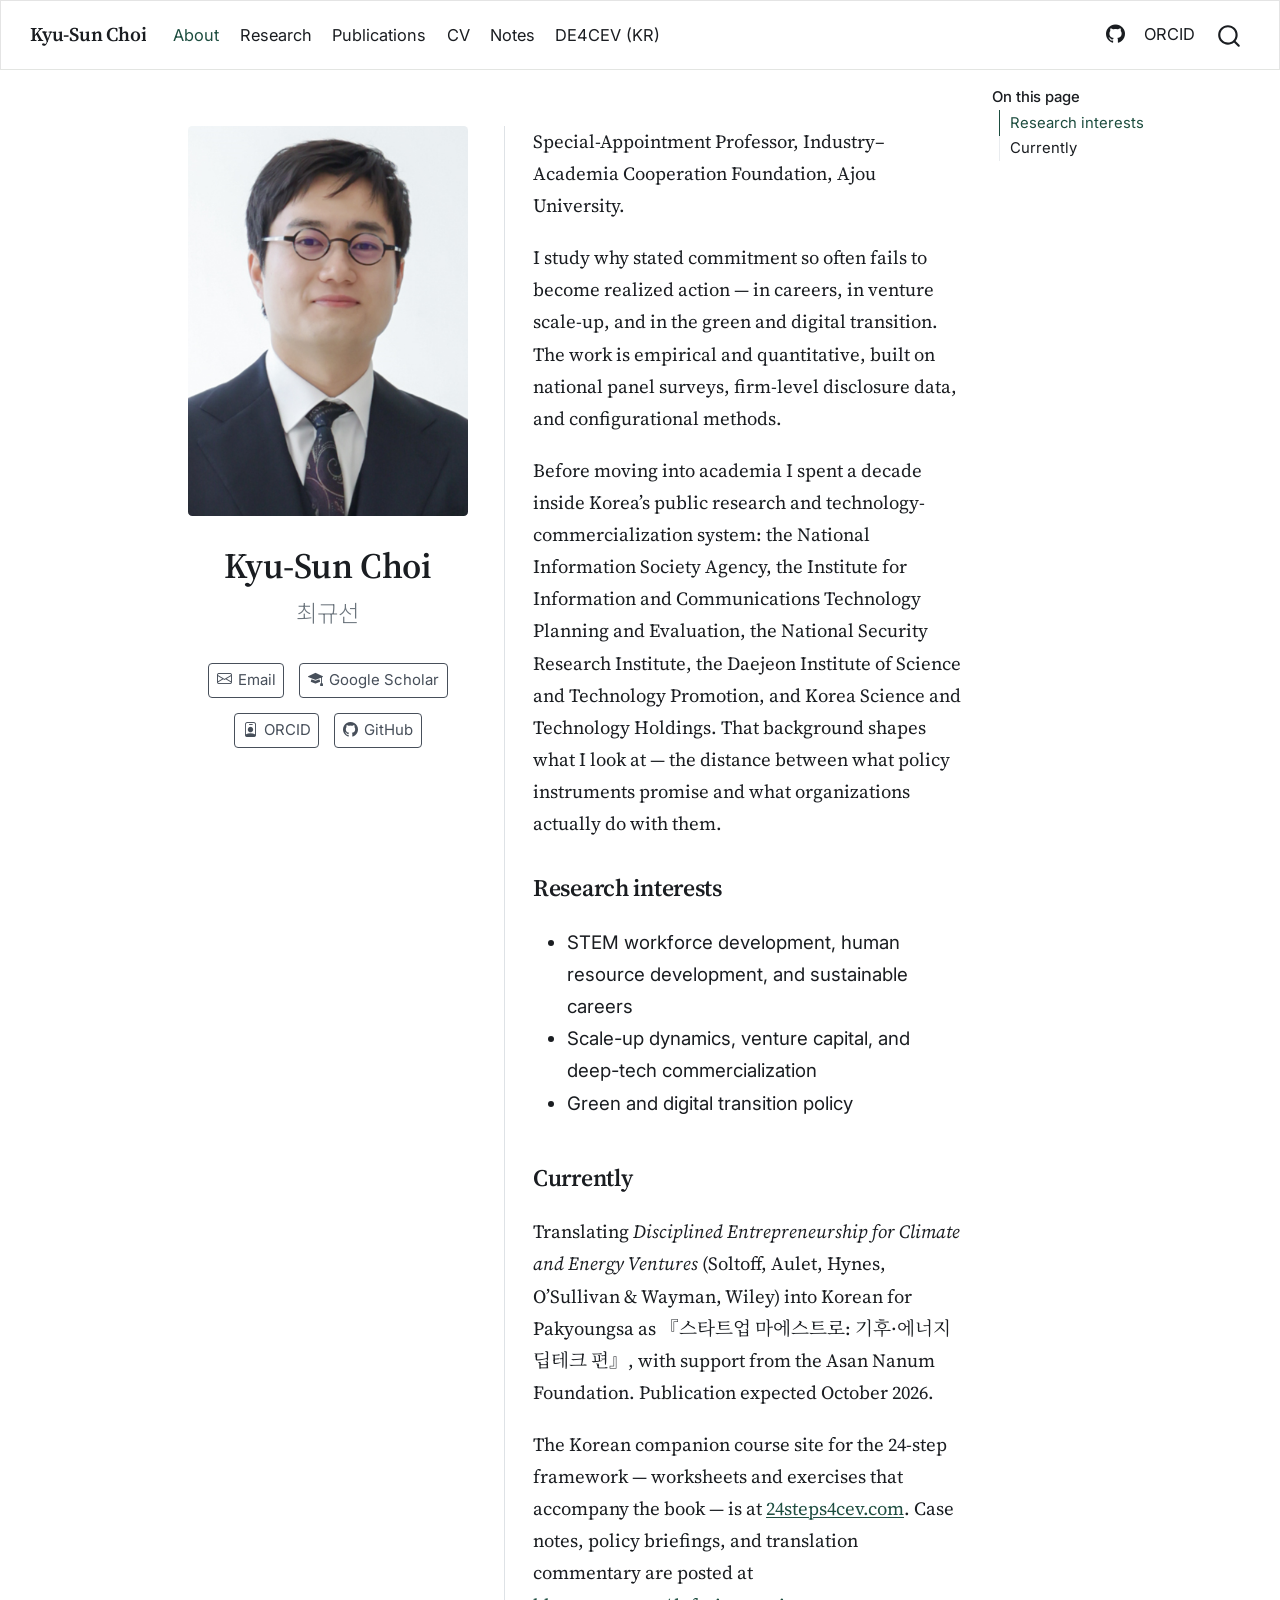
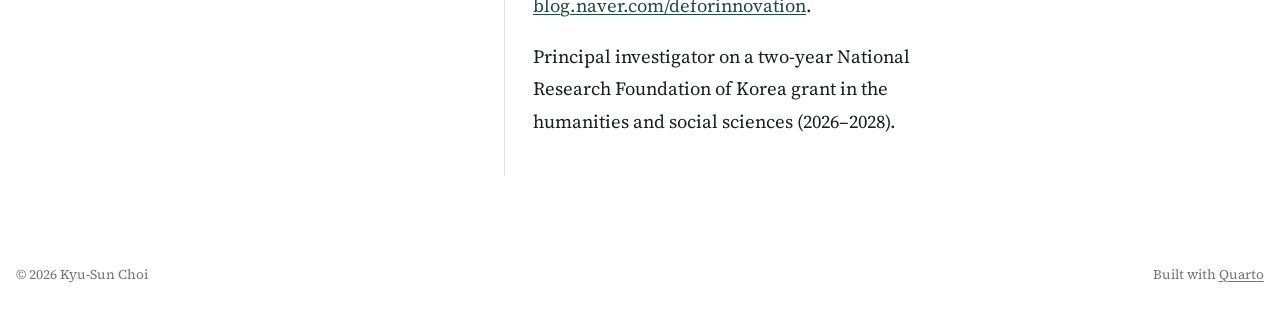
==== index.html @ b8d6af7f "Built site for gh-pages" ====
<!DOCTYPE html>
<html xmlns="http://www.w3.org/1999/xhtml" lang="en" xml:lang="en"><head>

<meta charset="utf-8">
<meta name="generator" content="quarto-1.10.19">

<meta name="viewport" content="width=device-width, initial-scale=1.0, user-scalable=yes">


<title>Kyu-Sun Choi</title>
<style>
/* Default styles provided by pandoc.
** See https://pandoc.org/MANUAL.html#variables-for-html for config info.
*/
span.smallcaps{font-variant: small-caps;}
div.columns{display: flex; gap: 1.5em;}
div.column{flex: auto;}
@media screen {
div.columns{gap: min(4vw, 1.5em);}
div.column{overflow-x: auto;}
}
div.hanging-indent{margin-left: 1.5em; text-indent: -1.5em;}
ul.task-list{list-style: none;}
ul.task-list li input[type="checkbox"] {
  width: 0.8em;
  margin: 0 0.8em 0.2em -1em; /* quarto-specific, see https://github.com/quarto-dev/quarto-cli/issues/4556 */ 
  vertical-align: middle;
}
</style>


<script src="site_libs/quarto-nav/quarto-nav.js"></script>
<script src="site_libs/quarto-nav/headroom.min.js"></script>
<script src="site_libs/clipboard/clipboard.min.js"></script>
<script src="site_libs/quarto-search/autocomplete.umd.js"></script>
<script src="site_libs/quarto-search/fuse.min.js"></script>
<script src="site_libs/quarto-search/quarto-search.js"></script>
<meta name="quarto:offset" content="./">
<link href="./images/favicon.png" rel="icon" type="image/png">
<script src="site_libs/quarto-html/quarto.js" type="module"></script>
<script src="site_libs/quarto-html/tabsets/tabsets.js" type="module"></script>
<script src="site_libs/quarto-html/popper.min.js"></script>
<script src="site_libs/quarto-html/tippy.umd.min.js"></script>
<link href="site_libs/quarto-html/tippy.css" rel="stylesheet">
<link href="site_libs/quarto-html/quarto-syntax-highlighting-bf27225e3a48a9273f3daa8f8e829971.css" rel="stylesheet" id="quarto-text-highlighting-styles">
<script src="site_libs/bootstrap/bootstrap.min.js"></script>
<link href="site_libs/bootstrap/bootstrap-icons.css" rel="stylesheet">
<link href="site_libs/bootstrap/bootstrap-fb1845b119abc5c731f4833391ecc086.min.css" rel="stylesheet" append-hash="true" id="quarto-bootstrap" data-mode="light">
<script id="quarto-search-options" type="application/json">{
  "location": "navbar",
  "copy-button": false,
  "collapse-after": 3,
  "panel-placement": "end",
  "type": "overlay",
  "limit": 50,
  "keyboard-shortcut": [
    "f",
    "/",
    "s"
  ],
  "show-item-context": false,
  "language": {
    "search-no-results-text": "No results",
    "search-matching-documents-text": "matching documents",
    "search-copy-link-title": "Copy link to search",
    "search-hide-matches-text": "Hide additional matches",
    "search-more-match-text": "more match in this document",
    "search-more-matches-text": "more matches in this document",
    "search-clear-button-title": "Clear",
    "search-text-placeholder": "",
    "search-detached-cancel-button-title": "Cancel",
    "search-submit-button-title": "Submit",
    "search-label": "Search"
  }
}</script>


</head>

<body class="nav-fixed quarto-light">

<div id="quarto-search-results"></div>
  <header id="quarto-header" class="headroom fixed-top">
    <nav class="navbar navbar-expand-lg " data-bs-theme="dark">
      <div class="navbar-container container-fluid">
      <div class="navbar-brand-container mx-auto">
    <a class="navbar-brand" href="./index.html">
    <span class="navbar-title">Kyu-Sun Choi</span>
    </a>
  </div>
            <div id="quarto-search" class="" title="Search"></div>
          <button class="navbar-toggler" type="button" data-bs-toggle="collapse" data-bs-target="#navbarCollapse" aria-controls="navbarCollapse" role="menu" aria-expanded="false" aria-label="Toggle navigation" onclick="if (window.quartoToggleHeadroom) { window.quartoToggleHeadroom(); }">
  <span class="navbar-toggler-icon"></span>
</button>
          <div class="collapse navbar-collapse" id="navbarCollapse">
            <ul class="navbar-nav navbar-nav-scroll me-auto">
  <li class="nav-item">
    <a class="nav-link active" href="./index.html" aria-current="page"> 
<span class="menu-text">About</span></a>
  </li>  
  <li class="nav-item">
    <a class="nav-link" href="./research.html"> 
<span class="menu-text">Research</span></a>
  </li>  
  <li class="nav-item">
    <a class="nav-link" href="./publications.html"> 
<span class="menu-text">Publications</span></a>
  </li>  
  <li class="nav-item">
    <a class="nav-link" href="./cv.html"> 
<span class="menu-text">CV</span></a>
  </li>  
  <li class="nav-item">
    <a class="nav-link" href="./blog.html"> 
<span class="menu-text">Notes</span></a>
  </li>  
  <li class="nav-item">
    <a class="nav-link" href="https://24steps4cev.com" target="_blank"> 
<span class="menu-text">DE4CEV (KR)</span></a>
  </li>  
</ul>
            <ul class="navbar-nav navbar-nav-scroll ms-auto">
  <li class="nav-item compact">
    <a class="nav-link" href="https://github.com/kyusunchoi"> <i class="bi bi-github" role="img" aria-label="GitHub">
</i> 
<span class="menu-text"></span></a>
  </li>  
  <li class="nav-item">
    <a class="nav-link" href="https://orcid.org/0000-0001-7960-6547"> 
<span class="menu-text">ORCID</span></a>
  </li>  
</ul>
          </div> <!-- /navcollapse -->
            <div class="quarto-navbar-tools">
</div>
      </div> <!-- /container-fluid -->
    </nav>
</header>
<!-- content -->
<div id="quarto-content" class="quarto-container page-columns page-rows-contents page-layout-article page-navbar">
<!-- sidebar -->
<!-- margin-sidebar -->
    <div id="quarto-margin-sidebar" class="sidebar margin-sidebar">
        <nav id="TOC" role="doc-toc" class="toc-active">
    <h2 id="toc-title">On this page</h2>
  <ul>
  <li><a href="#research-interests" id="toc-research-interests" class="nav-link active" data-scroll-target="#research-interests">Research interests</a></li>
  <li><a href="#currently" id="toc-currently" class="nav-link" data-scroll-target="#currently">Currently</a></li>
  </ul>
</nav>
    </div>
<!-- main -->
<div class="quarto-about-trestles">
  <div class="about-entity">
    <img src="images/profile.png" class="about-image
  rounded " style="width: 15em;">
<header id="title-block-header" class="quarto-title-block default">
<div class="quarto-title">
<h1 class="title">Kyu-Sun Choi</h1>
<p class="subtitle lead">최규선</p>
</div>
<div class="quarto-title-meta">
  </div>
</header>
    <div class="about-links">
  <a href="mailto:cascade@ajou.ac.kr" class="about-link" rel="" target="">
    <i class="bi bi-envelope"></i>
     <span class="about-link-text">Email</span>
  </a>
  <a href="https://scholar.google.com/citations?user=VaS3VtMAAAAJ&amp;hl=en" class="about-link" rel="" target="">
    <i class="bi bi-mortarboard-fill"></i>
     <span class="about-link-text">Google Scholar</span>
  </a>
  <a href="https://orcid.org/0000-0001-7960-6547" class="about-link" rel="" target="">
    <i class="bi bi-person-badge"></i>
     <span class="about-link-text">ORCID</span>
  </a>
  <a href="https://github.com/kyusunchoi" class="about-link" rel="" target="">
    <i class="bi bi-github"></i>
     <span class="about-link-text">GitHub</span>
  </a>
</div>
  </div>
  <div class="about-contents"><main class="content" id="quarto-document-content">

<p>Special-Appointment Professor, Industry–Academia Cooperation Foundation, Ajou University.</p>
<p>I study why stated commitment so often fails to become realized action — in careers, in venture scale-up, and in the green and digital transition. The work is empirical and quantitative, built on national panel surveys, firm-level disclosure data, and configurational methods.</p>
<p>Before moving into academia I spent a decade inside Korea’s public research and technology-commercialization system: the National Information Society Agency, the Institute for Information and Communications Technology Planning and Evaluation, the National Security Research Institute, the Daejeon Institute of Science and Technology Promotion, and Korea Science and Technology Holdings. That background shapes what I look at — the distance between what policy instruments promise and what organizations actually do with them.</p>
<section id="research-interests" class="level2">
<h2 data-anchor-id="research-interests">Research interests</h2>
<ul>
<li>STEM workforce development, human resource development, and sustainable careers</li>
<li>Scale-up dynamics, venture capital, and deep-tech commercialization</li>
<li>Green and digital transition policy</li>
</ul>
</section>
<section id="currently" class="level2">
<h2 data-anchor-id="currently">Currently</h2>
<p>Translating <em>Disciplined Entrepreneurship for Climate and Energy Ventures</em> (Soltoff, Aulet, Hynes, O’Sullivan &amp; Wayman, Wiley) into Korean for Pakyoungsa as 『스타트업 마에스트로: 기후·에너지 딥테크 편』, with support from the Asan Nanum Foundation. Publication expected October 2026.</p>
<p>The Korean companion course site for the 24-step framework — worksheets and exercises that accompany the book — is at <a href="https://24steps4cev.com">24steps4cev.com</a>. Case notes, policy briefings, and translation commentary are posted at <a href="https://blog.naver.com/deforinnovation">blog.naver.com/deforinnovation</a>.</p>
<p>Principal investigator on a two-year National Research Foundation of Korea grant in the humanities and social sciences (2026–2028).</p>


</section>
</main></div>
</div>
 <!-- /main -->
<script id="quarto-html-after-body" type="application/javascript">
  window.document.addEventListener("DOMContentLoaded", function (event) {
    const isCodeAnnotation = (el) => {
      for (const clz of el.classList) {
        if (clz.startsWith('code-annotation-')) {                     
          return true;
        }
      }
      return false;
    }
    const onCopySuccess = function(e) {
      // button target
      const button = e.trigger;
      // don't keep focus
      button.blur();
      // flash "checked"
      button.classList.add('code-copy-button-checked');
      var currentTitle = button.getAttribute("title");
      button.setAttribute("title", "Copied!");
      let tooltip;
      if (window.bootstrap) {
        button.setAttribute("data-bs-toggle", "tooltip");
        button.setAttribute("data-bs-placement", "left");
        button.setAttribute("data-bs-title", "Copied!");
        tooltip = new bootstrap.Tooltip(button, 
          { trigger: "manual", 
            customClass: "code-copy-button-tooltip",
            offset: [0, -8]});
        tooltip.show();    
      }
      setTimeout(function() {
        if (tooltip) {
          tooltip.hide();
          button.removeAttribute("data-bs-title");
          button.removeAttribute("data-bs-toggle");
          button.removeAttribute("data-bs-placement");
        }
        button.setAttribute("title", currentTitle);
        button.classList.remove('code-copy-button-checked');
      }, 1000);
      // clear code selection
      e.clearSelection();
    }
    const getTextToCopy = function(trigger) {
      const outerScaffold = trigger.parentElement.cloneNode(true);
      const codeEl = outerScaffold.querySelector('code');
      for (const childEl of codeEl.children) {
        if (isCodeAnnotation(childEl)) {
          childEl.remove();
        }
      }
      return codeEl.innerText;
    }
    const clipboard = new window.ClipboardJS('.code-copy-button:not([data-in-quarto-modal])', {
      text: getTextToCopy
    });
    clipboard.on('success', onCopySuccess);
    if (window.document.getElementById('quarto-embedded-source-code-modal')) {
      const clipboardModal = new window.ClipboardJS('.code-copy-button[data-in-quarto-modal]', {
        text: getTextToCopy,
        container: window.document.getElementById('quarto-embedded-source-code-modal')
      });
      clipboardModal.on('success', onCopySuccess);
    }
      var localhostRegex = new RegExp(/^(?:http|https):\/\/localhost\:?[0-9]*\//);
      var mailtoRegex = new RegExp(/^mailto:/);
        var filterRegex = new RegExp("https:\/\/kyusunchoi\.github\.io");
      var isInternal = (href) => {
          return filterRegex.test(href) || localhostRegex.test(href) || mailtoRegex.test(href);
      }
      // Inspect non-navigation links and adorn them if external
     var links = window.document.querySelectorAll('a[href]:not(.nav-link):not(.navbar-brand):not(.toc-action):not(.sidebar-link):not(.sidebar-item-toggle):not(.pagination-link):not(.no-external):not([aria-hidden]):not(.dropdown-item):not(.quarto-navigation-tool):not(.about-link)');
      for (var i=0; i<links.length; i++) {
        const link = links[i];
        if (!isInternal(link.href)) {
          // undo the damage that might have been done by quarto-nav.js in the case of
          // links that we want to consider external
          if (link.dataset.originalHref !== undefined) {
            link.href = link.dataset.originalHref;
          }
            // target, if specified
            link.setAttribute("target", "_blank");
            if (link.getAttribute("rel") === null) {
              link.setAttribute("rel", "noopener");
            }
        }
      }
    function tippyHover(el, contentFn, onTriggerFn, onUntriggerFn) {
      const config = {
        allowHTML: true,
        maxWidth: 500,
        delay: 100,
        arrow: false,
        appendTo: function(el) {
            return el.parentElement;
        },
        interactive: true,
        interactiveBorder: 10,
        theme: 'quarto',
        placement: 'bottom-start',
      };
      if (contentFn) {
        config.content = contentFn;
      }
      if (onTriggerFn) {
        config.onTrigger = onTriggerFn;
      }
      if (onUntriggerFn) {
        config.onUntrigger = onUntriggerFn;
      }
      window.tippy(el, config); 
    }
    const noterefs = window.document.querySelectorAll('a[role="doc-noteref"]');
    for (var i=0; i<noterefs.length; i++) {
      const ref = noterefs[i];
      tippyHover(ref, function() {
        // use id or data attribute instead here
        let href = ref.getAttribute('data-footnote-href') || ref.getAttribute('href');
        try { href = new URL(href).hash; } catch {}
        const id = href.replace(/^#\/?/, "");
        const note = window.document.getElementById(id);
        if (note) {
          return note.innerHTML;
        } else {
          return "";
        }
      });
    }
    const xrefs = window.document.querySelectorAll('a.quarto-xref');
    const processXRef = (id, note) => {
      // Strip column container classes
      const stripColumnClz = (el) => {
        el.classList.remove("page-full", "page-columns");
        if (el.children) {
          for (const child of el.children) {
            stripColumnClz(child);
          }
        }
      }
      stripColumnClz(note)
      if (id === null || id.startsWith('sec-')) {
        // Special case sections, only their first couple elements
        const container = document.createElement("div");
        if (note.children && note.children.length > 2) {
          container.appendChild(note.children[0].cloneNode(true));
          for (let i = 1; i < note.children.length; i++) {
            const child = note.children[i];
            if (child.tagName === "P" && child.innerText === "") {
              continue;
            } else {
              container.appendChild(child.cloneNode(true));
              break;
            }
          }
          if (window.Quarto?.typesetMath) {
            window.Quarto.typesetMath(container);
          }
          return container.innerHTML
        } else {
          if (window.Quarto?.typesetMath) {
            window.Quarto.typesetMath(note);
          }
          return note.innerHTML;
        }
      } else {
        // Remove any anchor links if they are present
        const anchorLink = note.querySelector('a.anchorjs-link');
        if (anchorLink) {
          anchorLink.remove();
        }
        if (window.Quarto?.typesetMath) {
          window.Quarto.typesetMath(note);
        }
        if (note.classList.contains("callout")) {
          return note.outerHTML;
        } else {
          return note.innerHTML;
        }
      }
    }
    for (var i=0; i<xrefs.length; i++) {
      const xref = xrefs[i];
      tippyHover(xref, undefined, function(instance) {
        instance.disable();
        let url = xref.getAttribute('href');
        let hash = undefined; 
        if (url.startsWith('#')) {
          hash = url;
        } else {
          try { hash = new URL(url).hash; } catch {}
        }
        if (hash) {
          const id = hash.replace(/^#\/?/, "");
          const note = window.document.getElementById(id);
          if (note !== null) {
            try {
              const html = processXRef(id, note.cloneNode(true));
              instance.setContent(html);
            } finally {
              instance.enable();
              instance.show();
            }
          } else {
            // See if we can fetch this
            fetch(url.split('#')[0])
            .then(res => res.text())
            .then(html => {
              const parser = new DOMParser();
              const htmlDoc = parser.parseFromString(html, "text/html");
              const note = htmlDoc.getElementById(id);
              if (note !== null) {
                const html = processXRef(id, note);
                instance.setContent(html);
              } 
            }).finally(() => {
              instance.enable();
              instance.show();
            });
          }
        } else {
          // See if we can fetch a full url (with no hash to target)
          // This is a special case and we should probably do some content thinning / targeting
          fetch(url)
          .then(res => res.text())
          .then(html => {
            const parser = new DOMParser();
            const htmlDoc = parser.parseFromString(html, "text/html");
            const note = htmlDoc.querySelector('main.content');
            if (note !== null) {
              // This should only happen for chapter cross references
              // (since there is no id in the URL)
              // remove the first header
              if (note.children.length > 0 && note.children[0].tagName === "HEADER") {
                note.children[0].remove();
              }
              const html = processXRef(null, note);
              instance.setContent(html);
            } 
          }).finally(() => {
            instance.enable();
            instance.show();
          });
        }
      }, function(instance) {
      });
    }
        let selectedAnnoteEl;
        const selectorForAnnotation = ( cell, annotation) => {
          let cellAttr = 'data-code-cell="' + cell + '"';
          let lineAttr = 'data-code-annotation="' +  annotation + '"';
          const selector = 'span[' + cellAttr + '][' + lineAttr + ']';
          return selector;
        }
        const selectCodeLines = (annoteEl) => {
          const doc = window.document;
          const targetCell = annoteEl.getAttribute("data-target-cell");
          const targetAnnotation = annoteEl.getAttribute("data-target-annotation");
          const annoteSpan = window.document.querySelector(selectorForAnnotation(targetCell, targetAnnotation));
          const lines = annoteSpan.getAttribute("data-code-lines").split(",");
          const lineIds = lines.map((line) => {
            return targetCell + "-" + line;
          })
          let top = null;
          let height = null;
          let parent = null;
          if (lineIds.length > 0) {
              //compute the position of the single el (top and bottom and make a div)
              const el = window.document.getElementById(lineIds[0]);
              top = el.offsetTop;
              height = el.offsetHeight;
              parent = el.parentElement.parentElement;
            if (lineIds.length > 1) {
              const lastEl = window.document.getElementById(lineIds[lineIds.length - 1]);
              const bottom = lastEl.offsetTop + lastEl.offsetHeight;
              height = bottom - top;
            }
            if (top !== null && height !== null && parent !== null) {
              // cook up a div (if necessary) and position it 
              let div = window.document.getElementById("code-annotation-line-highlight");
              if (div === null) {
                div = window.document.createElement("div");
                div.setAttribute("id", "code-annotation-line-highlight");
                div.style.position = 'absolute';
                parent.appendChild(div);
              }
              div.style.top = top - 2 + "px";
              div.style.height = height + 4 + "px";
              div.style.left = 0;
              let gutterDiv = window.document.getElementById("code-annotation-line-highlight-gutter");
              if (gutterDiv === null) {
                gutterDiv = window.document.createElement("div");
                gutterDiv.setAttribute("id", "code-annotation-line-highlight-gutter");
                gutterDiv.style.position = 'absolute';
                const codeCell = window.document.getElementById(targetCell);
                const gutter = codeCell.querySelector('.code-annotation-gutter');
                gutter.appendChild(gutterDiv);
              }
              gutterDiv.style.top = top - 2 + "px";
              gutterDiv.style.height = height + 4 + "px";
            }
            selectedAnnoteEl = annoteEl;
          }
        };
        const unselectCodeLines = () => {
          const elementsIds = ["code-annotation-line-highlight", "code-annotation-line-highlight-gutter"];
          elementsIds.forEach((elId) => {
            const div = window.document.getElementById(elId);
            if (div) {
              div.remove();
            }
          });
          selectedAnnoteEl = undefined;
        };
          // Handle positioning of the toggle
      window.addEventListener(
        "resize",
        throttle(() => {
          elRect = undefined;
          if (selectedAnnoteEl) {
            selectCodeLines(selectedAnnoteEl);
          }
        }, 10)
      );
      function throttle(fn, ms) {
      let throttle = false;
      let timer;
        return (...args) => {
          if(!throttle) { // first call gets through
              fn.apply(this, args);
              throttle = true;
          } else { // all the others get throttled
              if(timer) clearTimeout(timer); // cancel #2
              timer = setTimeout(() => {
                fn.apply(this, args);
                timer = throttle = false;
              }, ms);
          }
        };
      }
        // Attach click handler to the DT
        const annoteDls = window.document.querySelectorAll('dt[data-target-cell]');
        for (const annoteDlNode of annoteDls) {
          annoteDlNode.addEventListener('click', (event) => {
            const clickedEl = event.target;
            if (clickedEl !== selectedAnnoteEl) {
              unselectCodeLines();
              const activeEl = window.document.querySelector('dt[data-target-cell].code-annotation-active');
              if (activeEl) {
                activeEl.classList.remove('code-annotation-active');
              }
              selectCodeLines(clickedEl);
              clickedEl.classList.add('code-annotation-active');
            } else {
              // Unselect the line
              unselectCodeLines();
              clickedEl.classList.remove('code-annotation-active');
            }
          });
        }
    const findCites = (el) => {
      const parentEl = el.parentElement;
      if (parentEl) {
        const cites = parentEl.dataset.cites;
        if (cites) {
          return {
            el,
            cites: cites.split(' ')
          };
        } else {
          return findCites(el.parentElement)
        }
      } else {
        return undefined;
      }
    };
    var bibliorefs = window.document.querySelectorAll('a[role="doc-biblioref"]');
    for (var i=0; i<bibliorefs.length; i++) {
      const ref = bibliorefs[i];
      const citeInfo = findCites(ref);
      if (citeInfo) {
        tippyHover(citeInfo.el, function() {
          var popup = window.document.createElement('div');
          citeInfo.cites.forEach(function(cite) {
            var citeDiv = window.document.createElement('div');
            citeDiv.classList.add('hanging-indent');
            citeDiv.classList.add('csl-entry');
            var biblioDiv = window.document.getElementById('ref-' + cite);
            if (biblioDiv) {
              citeDiv.innerHTML = biblioDiv.innerHTML;
            }
            popup.appendChild(citeDiv);
          });
          return popup.innerHTML;
        });
      }
    }
  });
  </script>
</div> <!-- /content -->
<footer class="footer">
  <div class="nav-footer">
    <div class="nav-footer-left">
<p>© 2026 Kyu-Sun Choi</p>
</div>   
    <div class="nav-footer-center">
      &nbsp;
    </div>
    <div class="nav-footer-right">
<p>Built with <a href="https://quarto.org">Quarto</a></p>
</div>
  </div>
</footer>




</body></html>
---- site_libs/quarto-html/tippy.css ----
.tippy-box[data-animation=fade][data-state=hidden]{opacity:0}[data-tippy-root]{max-width:calc(100vw - 10px)}.tippy-box{position:relative;background-color:#333;color:#fff;border-radius:4px;font-size:14px;line-height:1.4;white-space:normal;outline:0;transition-property:transform,visibility,opacity}.tippy-box[data-placement^=top]>.tippy-arrow{bottom:0}.tippy-box[data-placement^=top]>.tippy-arrow:before{bottom:-7px;left:0;border-width:8px 8px 0;border-top-color:initial;transform-origin:center top}.tippy-box[data-placement^=bottom]>.tippy-arrow{top:0}.tippy-box[data-placement^=bottom]>.tippy-arrow:before{top:-7px;left:0;border-width:0 8px 8px;border-bottom-color:initial;transform-origin:center bottom}.tippy-box[data-placement^=left]>.tippy-arrow{right:0}.tippy-box[data-placement^=left]>.tippy-arrow:before{border-width:8px 0 8px 8px;border-left-color:initial;right:-7px;transform-origin:center left}.tippy-box[data-placement^=right]>.tippy-arrow{left:0}.tippy-box[data-placement^=right]>.tippy-arrow:before{left:-7px;border-width:8px 8px 8px 0;border-right-color:initial;transform-origin:center right}.tippy-box[data-inertia][data-state=visible]{transition-timing-function:cubic-bezier(.54,1.5,.38,1.11)}.tippy-arrow{width:16px;height:16px;color:#333}.tippy-arrow:before{content:"";position:absolute;border-color:transparent;border-style:solid}.tippy-content{position:relative;padding:5px 9px;z-index:1}
---- site_libs/quarto-html/quarto-syntax-highlighting-bf27225e3a48a9273f3daa8f8e829971.css ----
/* quarto syntax highlight colors */
:root {
  --quarto-hl-ot-color: #003B4F;
  --quarto-hl-at-color: #657422;
  --quarto-hl-ss-color: #20794D;
  --quarto-hl-an-color: #5E5E5E;
  --quarto-hl-fu-color: #4758AB;
  --quarto-hl-st-color: #20794D;
  --quarto-hl-cf-color: #003B4F;
  --quarto-hl-op-color: #5E5E5E;
  --quarto-hl-er-color: #AD0000;
  --quarto-hl-bn-color: #AD0000;
  --quarto-hl-al-color: #AD0000;
  --quarto-hl-va-color: #111111;
  --quarto-hl-bu-color: inherit;
  --quarto-hl-ex-color: inherit;
  --quarto-hl-pp-color: #AD0000;
  --quarto-hl-in-color: #5E5E5E;
  --quarto-hl-vs-color: #20794D;
  --quarto-hl-wa-color: #5E5E5E;
  --quarto-hl-do-color: #5E5E5E;
  --quarto-hl-im-color: #00769E;
  --quarto-hl-ch-color: #20794D;
  --quarto-hl-dt-color: #AD0000;
  --quarto-hl-fl-color: #AD0000;
  --quarto-hl-co-color: #5E5E5E;
  --quarto-hl-cv-color: #5E5E5E;
  --quarto-hl-cn-color: #8f5902;
  --quarto-hl-sc-color: #5E5E5E;
  --quarto-hl-dv-color: #AD0000;
  --quarto-hl-kw-color: #003B4F;
}

/* other quarto variables */
:root {
  --quarto-font-monospace: SFMono-Regular, Menlo, Monaco, Consolas, "Liberation Mono", "Courier New", monospace;
}

/* syntax highlight based on Pandoc's rules */
pre > code.sourceCode > span {
  color: #003B4F;
}

code.sourceCode > span {
  color: #003B4F;
}

div.sourceCode,
div.sourceCode pre.sourceCode {
  color: #003B4F;
}

/* Normal */
code span {
  color: #003B4F;
}

/* Alert */
code span.al {
  color: #AD0000;
  font-style: inherit;
}

/* Annotation */
code span.an {
  color: #5E5E5E;
  font-style: inherit;
}

/* Attribute */
code span.at {
  color: #657422;
  font-style: inherit;
}

/* BaseN */
code span.bn {
  color: #AD0000;
  font-style: inherit;
}

/* BuiltIn */
code span.bu {
  font-style: inherit;
}

/* ControlFlow */
code span.cf {
  color: #003B4F;
  font-weight: bold;
  font-style: inherit;
}

/* Char */
code span.ch {
  color: #20794D;
  font-style: inherit;
}

/* Constant */
code span.cn {
  color: #8f5902;
  font-style: inherit;
}

/* Comment */
code span.co {
  color: #5E5E5E;
  font-style: inherit;
}

/* CommentVar */
code span.cv {
  color: #5E5E5E;
  font-style: italic;
}

/* Documentation */
code span.do {
  color: #5E5E5E;
  font-style: italic;
}

/* DataType */
code span.dt {
  color: #AD0000;
  font-style: inherit;
}

/* DecVal */
code span.dv {
  color: #AD0000;
  font-style: inherit;
}

/* Error */
code span.er {
  color: #AD0000;
  font-style: inherit;
}

/* Extension */
code span.ex {
  font-style: inherit;
}

/* Float */
code span.fl {
  color: #AD0000;
  font-style: inherit;
}

/* Function */
code span.fu {
  color: #4758AB;
  font-style: inherit;
}

/* Import */
code span.im {
  color: #00769E;
  font-style: inherit;
}

/* Information */
code span.in {
  color: #5E5E5E;
  font-style: inherit;
}

/* Keyword */
code span.kw {
  color: #003B4F;
  font-weight: bold;
  font-style: inherit;
}

/* Operator */
code span.op {
  color: #5E5E5E;
  font-style: inherit;
}

/* Other */
code span.ot {
  color: #003B4F;
  font-style: inherit;
}

/* Preprocessor */
code span.pp {
  color: #AD0000;
  font-style: inherit;
}

/* SpecialChar */
code span.sc {
  color: #5E5E5E;
  font-style: inherit;
}

/* SpecialString */
code span.ss {
  color: #20794D;
  font-style: inherit;
}

/* String */
code span.st {
  color: #20794D;
  font-style: inherit;
}

/* Variable */
code span.va {
  color: #111111;
  font-style: inherit;
}

/* VerbatimString */
code span.vs {
  color: #20794D;
  font-style: inherit;
}

/* Warning */
code span.wa {
  color: #5E5E5E;
  font-style: italic;
}

.prevent-inlining {
  content: "</";
}

/*# sourceMappingURL=8be38f48d34c45af72792cbd699585e7.css.map */
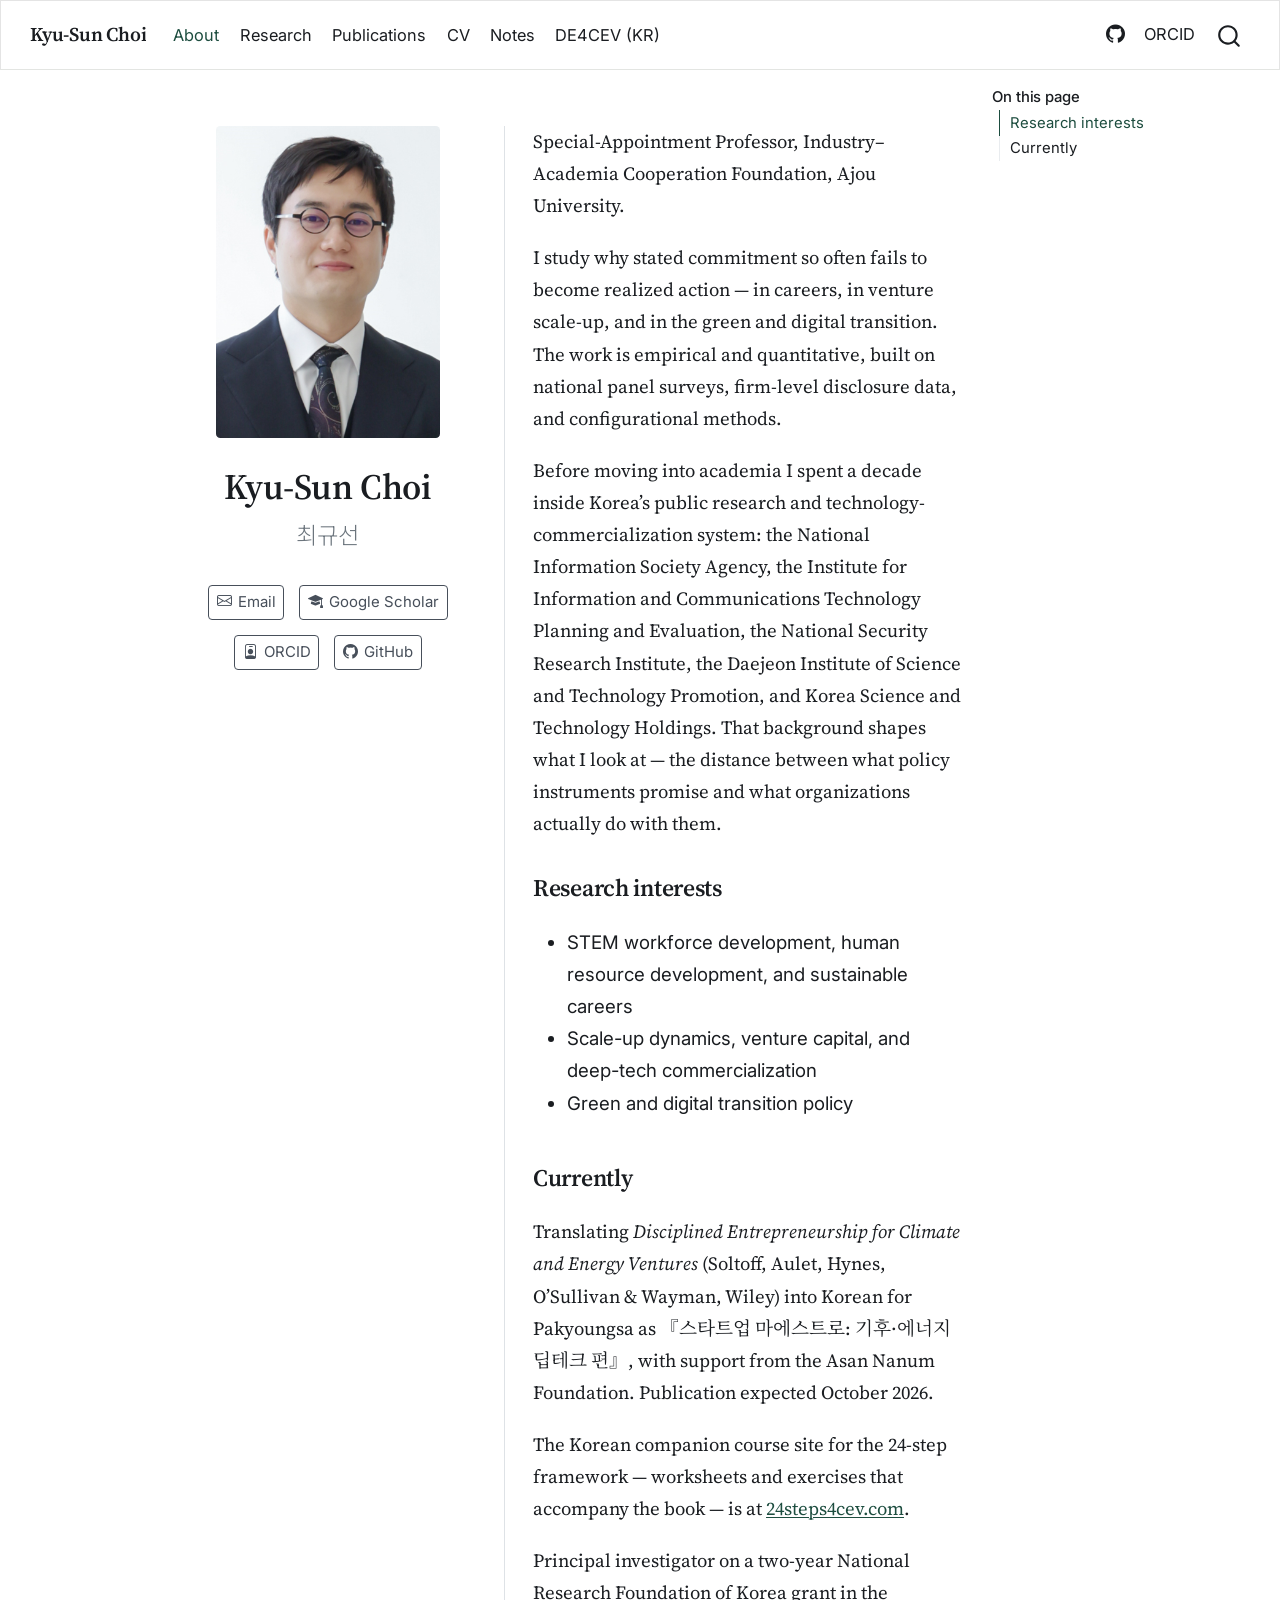
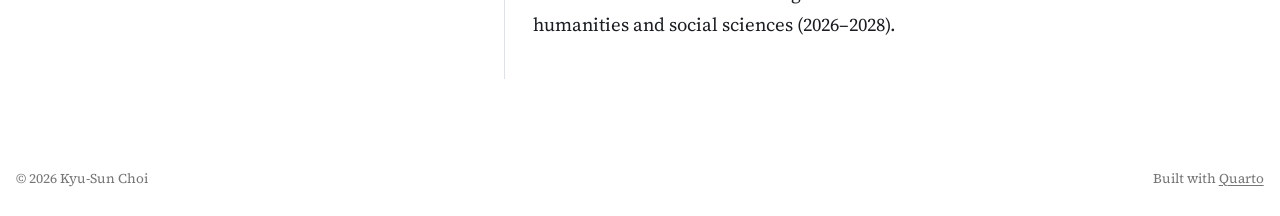
==== commit 55bc4bf5: "Built site for gh-pages" ====
--- a/index.html
+++ b/index.html
@@ -153,7 +153,7 @@
 <div class="quarto-about-trestles">
   <div class="about-entity">
     <img src="images/profile.png" class="about-image
-  rounded " style="width: 15em;">
+  rounded " style="width: 12em;">
 <header id="title-block-header" class="quarto-title-block default">
 <div class="quarto-title">
 <h1 class="title">Kyu-Sun Choi</h1>
@@ -197,7 +197,7 @@
 <section id="currently" class="level2">
 <h2 data-anchor-id="currently">Currently</h2>
 <p>Translating <em>Disciplined Entrepreneurship for Climate and Energy Ventures</em> (Soltoff, Aulet, Hynes, O’Sullivan &amp; Wayman, Wiley) into Korean for Pakyoungsa as 『스타트업 마에스트로: 기후·에너지 딥테크 편』, with support from the Asan Nanum Foundation. Publication expected October 2026.</p>
-<p>The Korean companion course site for the 24-step framework — worksheets and exercises that accompany the book — is at <a href="https://24steps4cev.com">24steps4cev.com</a>. Case notes, policy briefings, and translation commentary are posted at <a href="https://blog.naver.com/deforinnovation">blog.naver.com/deforinnovation</a>.</p>
+<p>The Korean companion course site for the 24-step framework — worksheets and exercises that accompany the book — is at <a href="https://24steps4cev.com">24steps4cev.com</a>.</p>
 <p>Principal investigator on a two-year National Research Foundation of Korea grant in the humanities and social sciences (2026–2028).</p>
 
 
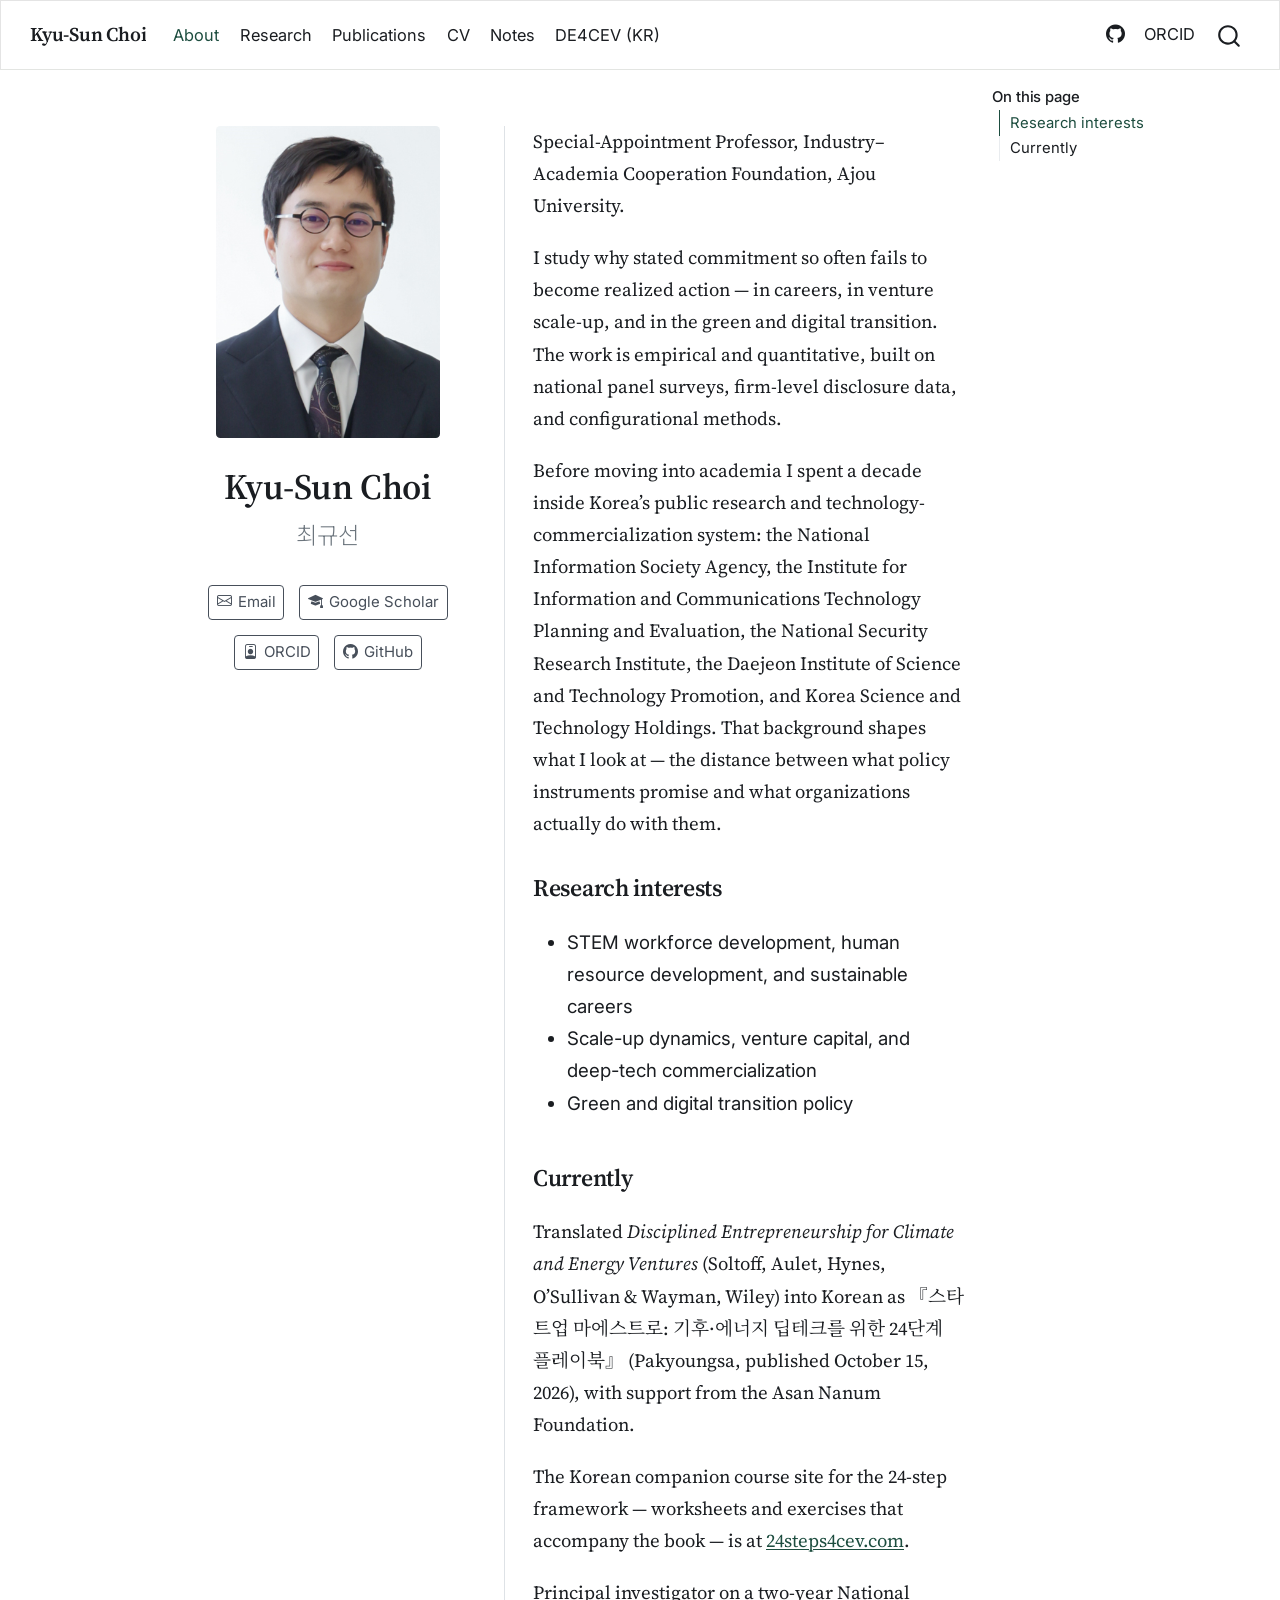
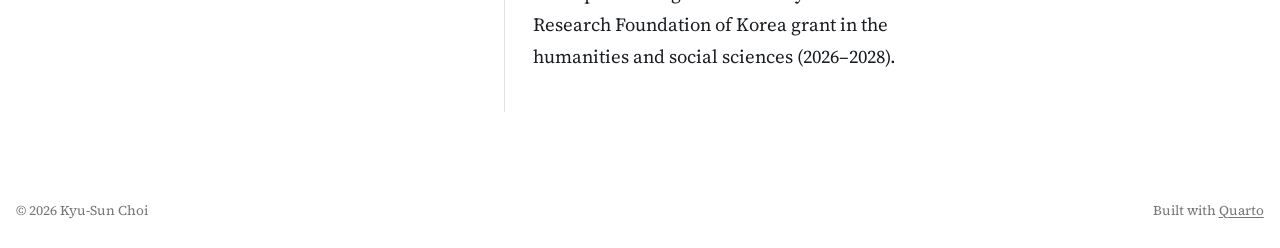
==== commit 63827c44: "Built site for gh-pages" ====
--- a/index.html
+++ b/index.html
@@ -196,7 +196,7 @@
 </section>
 <section id="currently" class="level2">
 <h2 data-anchor-id="currently">Currently</h2>
-<p>Translating <em>Disciplined Entrepreneurship for Climate and Energy Ventures</em> (Soltoff, Aulet, Hynes, O’Sullivan &amp; Wayman, Wiley) into Korean for Pakyoungsa as 『스타트업 마에스트로: 기후·에너지 딥테크 편』, with support from the Asan Nanum Foundation. Publication expected October 2026.</p>
+<p>Translated <em>Disciplined Entrepreneurship for Climate and Energy Ventures</em> (Soltoff, Aulet, Hynes, O’Sullivan &amp; Wayman, Wiley) into Korean as 『스타트업 마에스트로: 기후·에너지 딥테크를 위한 24단계 플레이북』 (Pakyoungsa, published October 15, 2026), with support from the Asan Nanum Foundation.</p>
 <p>The Korean companion course site for the 24-step framework — worksheets and exercises that accompany the book — is at <a href="https://24steps4cev.com">24steps4cev.com</a>.</p>
 <p>Principal investigator on a two-year National Research Foundation of Korea grant in the humanities and social sciences (2026–2028).</p>
 
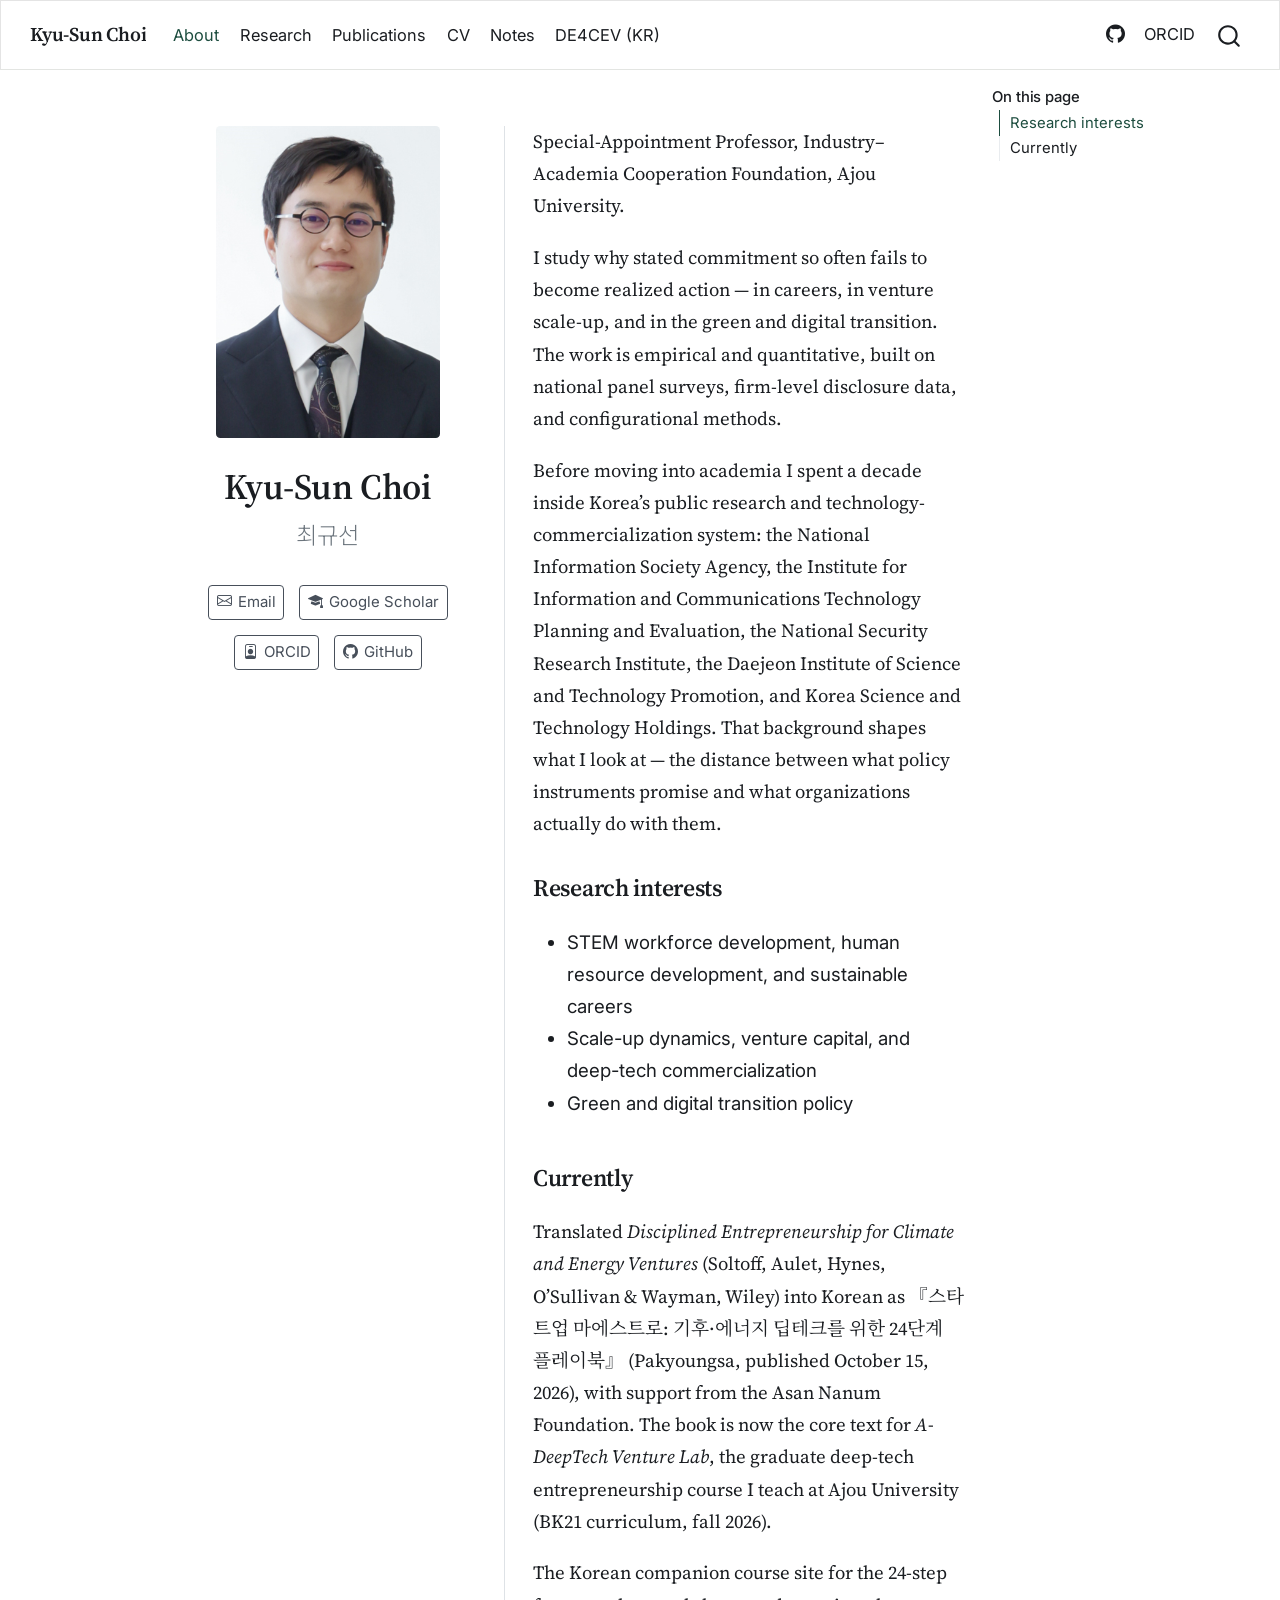
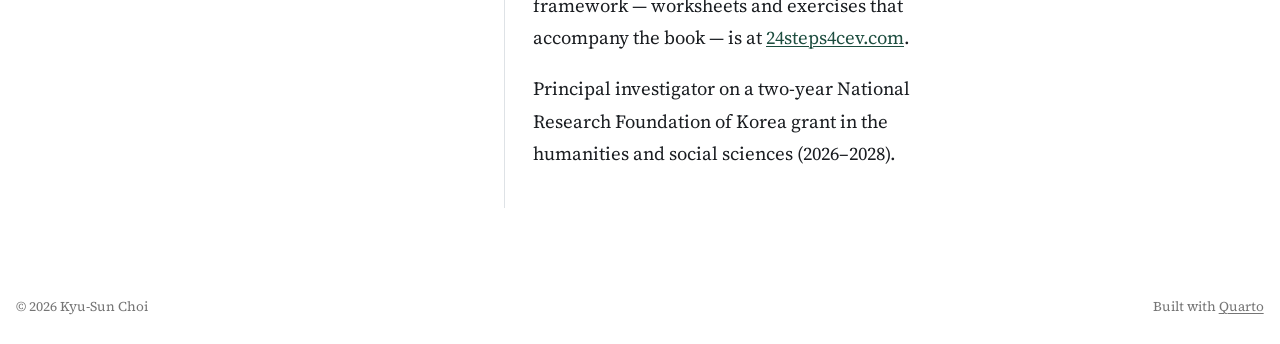
==== commit 50087384: "Built site for gh-pages" ====
--- a/index.html
+++ b/index.html
@@ -196,7 +196,7 @@
 </section>
 <section id="currently" class="level2">
 <h2 data-anchor-id="currently">Currently</h2>
-<p>Translated <em>Disciplined Entrepreneurship for Climate and Energy Ventures</em> (Soltoff, Aulet, Hynes, O’Sullivan &amp; Wayman, Wiley) into Korean as 『스타트업 마에스트로: 기후·에너지 딥테크를 위한 24단계 플레이북』 (Pakyoungsa, published October 15, 2026), with support from the Asan Nanum Foundation.</p>
+<p>Translated <em>Disciplined Entrepreneurship for Climate and Energy Ventures</em> (Soltoff, Aulet, Hynes, O’Sullivan &amp; Wayman, Wiley) into Korean as 『스타트업 마에스트로: 기후·에너지 딥테크를 위한 24단계 플레이북』 (Pakyoungsa, published October 15, 2026), with support from the Asan Nanum Foundation. The book is now the core text for <em>A-DeepTech Venture Lab</em>, the graduate deep-tech entrepreneurship course I teach at Ajou University (BK21 curriculum, fall 2026).</p>
 <p>The Korean companion course site for the 24-step framework — worksheets and exercises that accompany the book — is at <a href="https://24steps4cev.com">24steps4cev.com</a>.</p>
 <p>Principal investigator on a two-year National Research Foundation of Korea grant in the humanities and social sciences (2026–2028).</p>
 
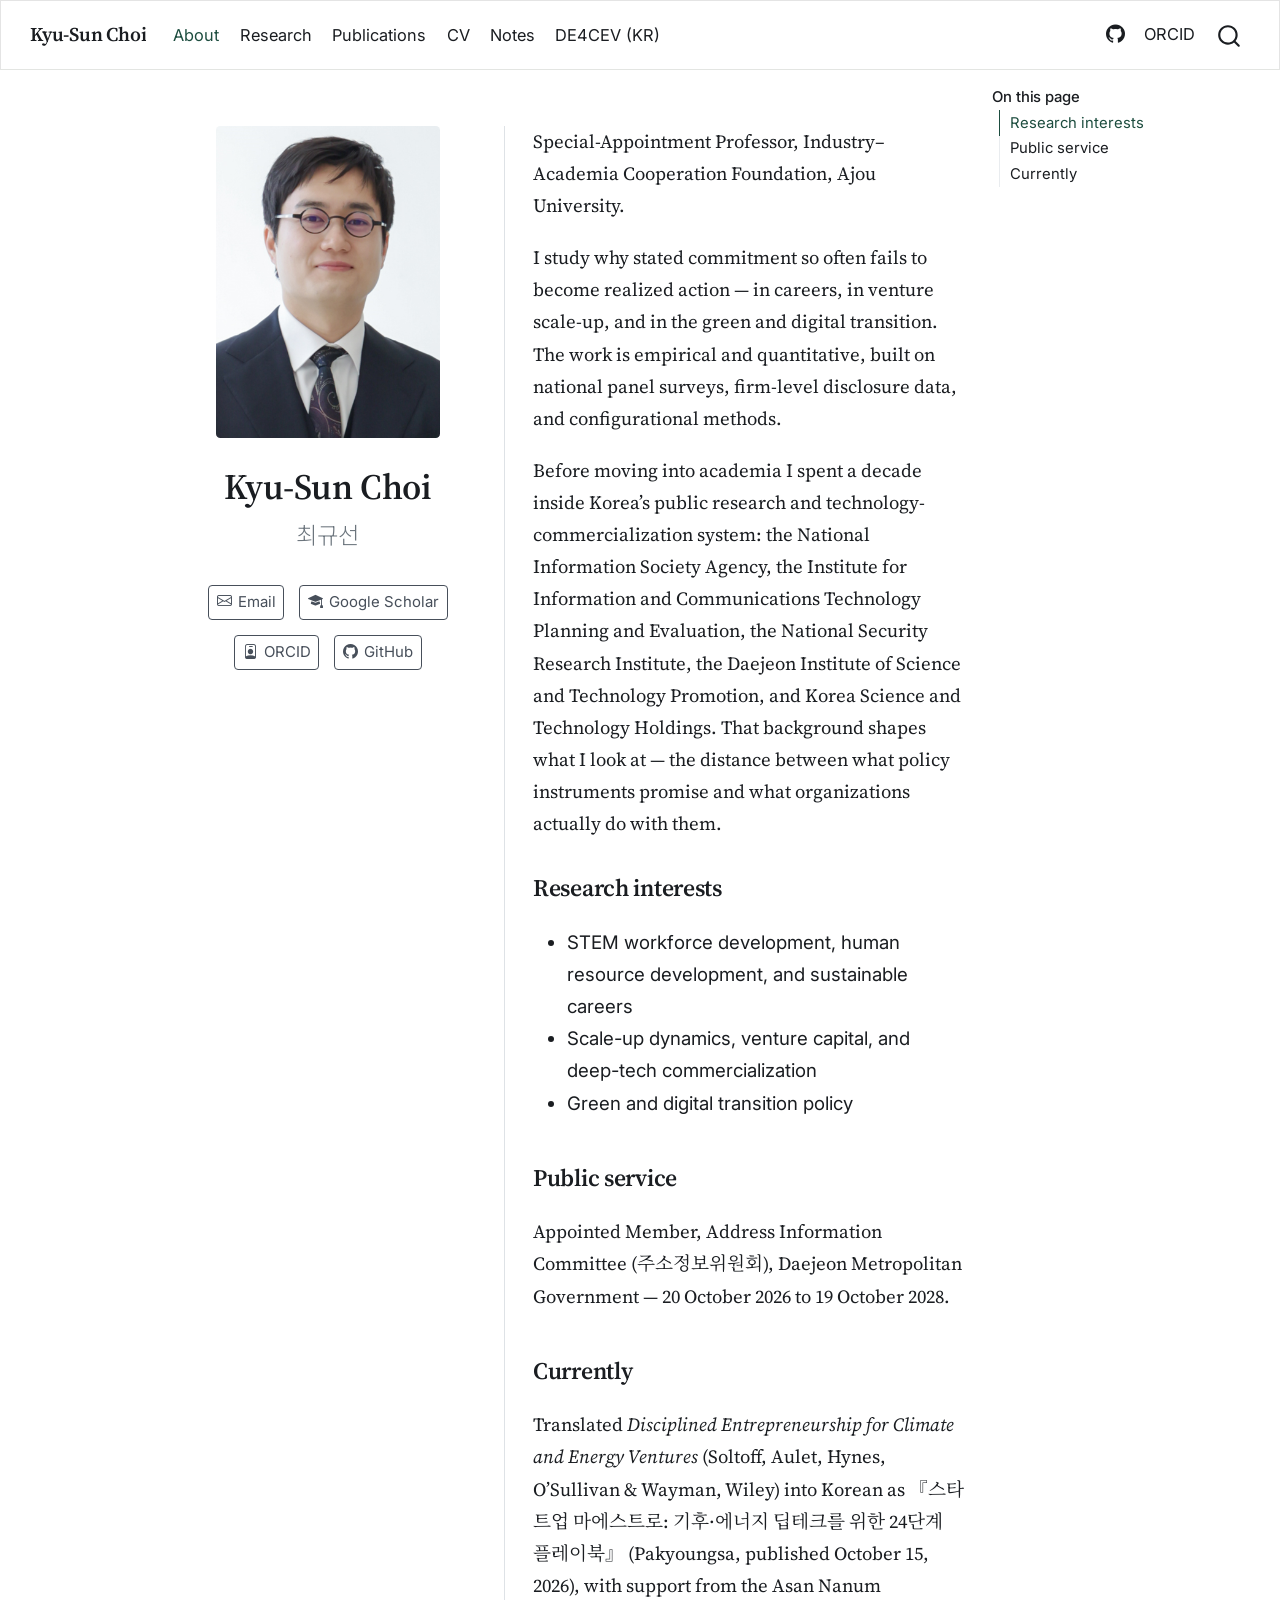
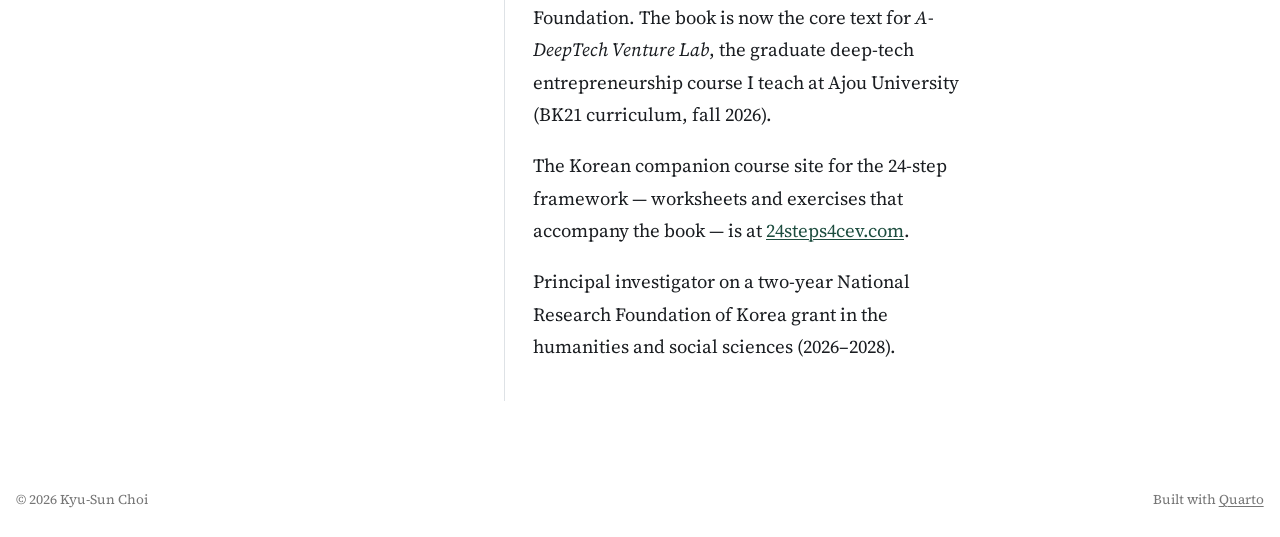
==== commit 8ca22f4f: "Built site for gh-pages" ====
--- a/index.html
+++ b/index.html
@@ -145,6 +145,7 @@
     <h2 id="toc-title">On this page</h2>
   <ul>
   <li><a href="#research-interests" id="toc-research-interests" class="nav-link active" data-scroll-target="#research-interests">Research interests</a></li>
+  <li><a href="#public-service" id="toc-public-service" class="nav-link" data-scroll-target="#public-service">Public service</a></li>
   <li><a href="#currently" id="toc-currently" class="nav-link" data-scroll-target="#currently">Currently</a></li>
   </ul>
 </nav>
@@ -194,6 +195,10 @@
 <li>Green and digital transition policy</li>
 </ul>
 </section>
+<section id="public-service" class="level2">
+<h2 data-anchor-id="public-service">Public service</h2>
+<p>Appointed Member, Address Information Committee (주소정보위원회), Daejeon Metropolitan Government — 20 October 2026 to 19 October 2028.</p>
+</section>
 <section id="currently" class="level2">
 <h2 data-anchor-id="currently">Currently</h2>
 <p>Translated <em>Disciplined Entrepreneurship for Climate and Energy Ventures</em> (Soltoff, Aulet, Hynes, O’Sullivan &amp; Wayman, Wiley) into Korean as 『스타트업 마에스트로: 기후·에너지 딥테크를 위한 24단계 플레이북』 (Pakyoungsa, published October 15, 2026), with support from the Asan Nanum Foundation. The book is now the core text for <em>A-DeepTech Venture Lab</em>, the graduate deep-tech entrepreneurship course I teach at Ajou University (BK21 curriculum, fall 2026).</p>
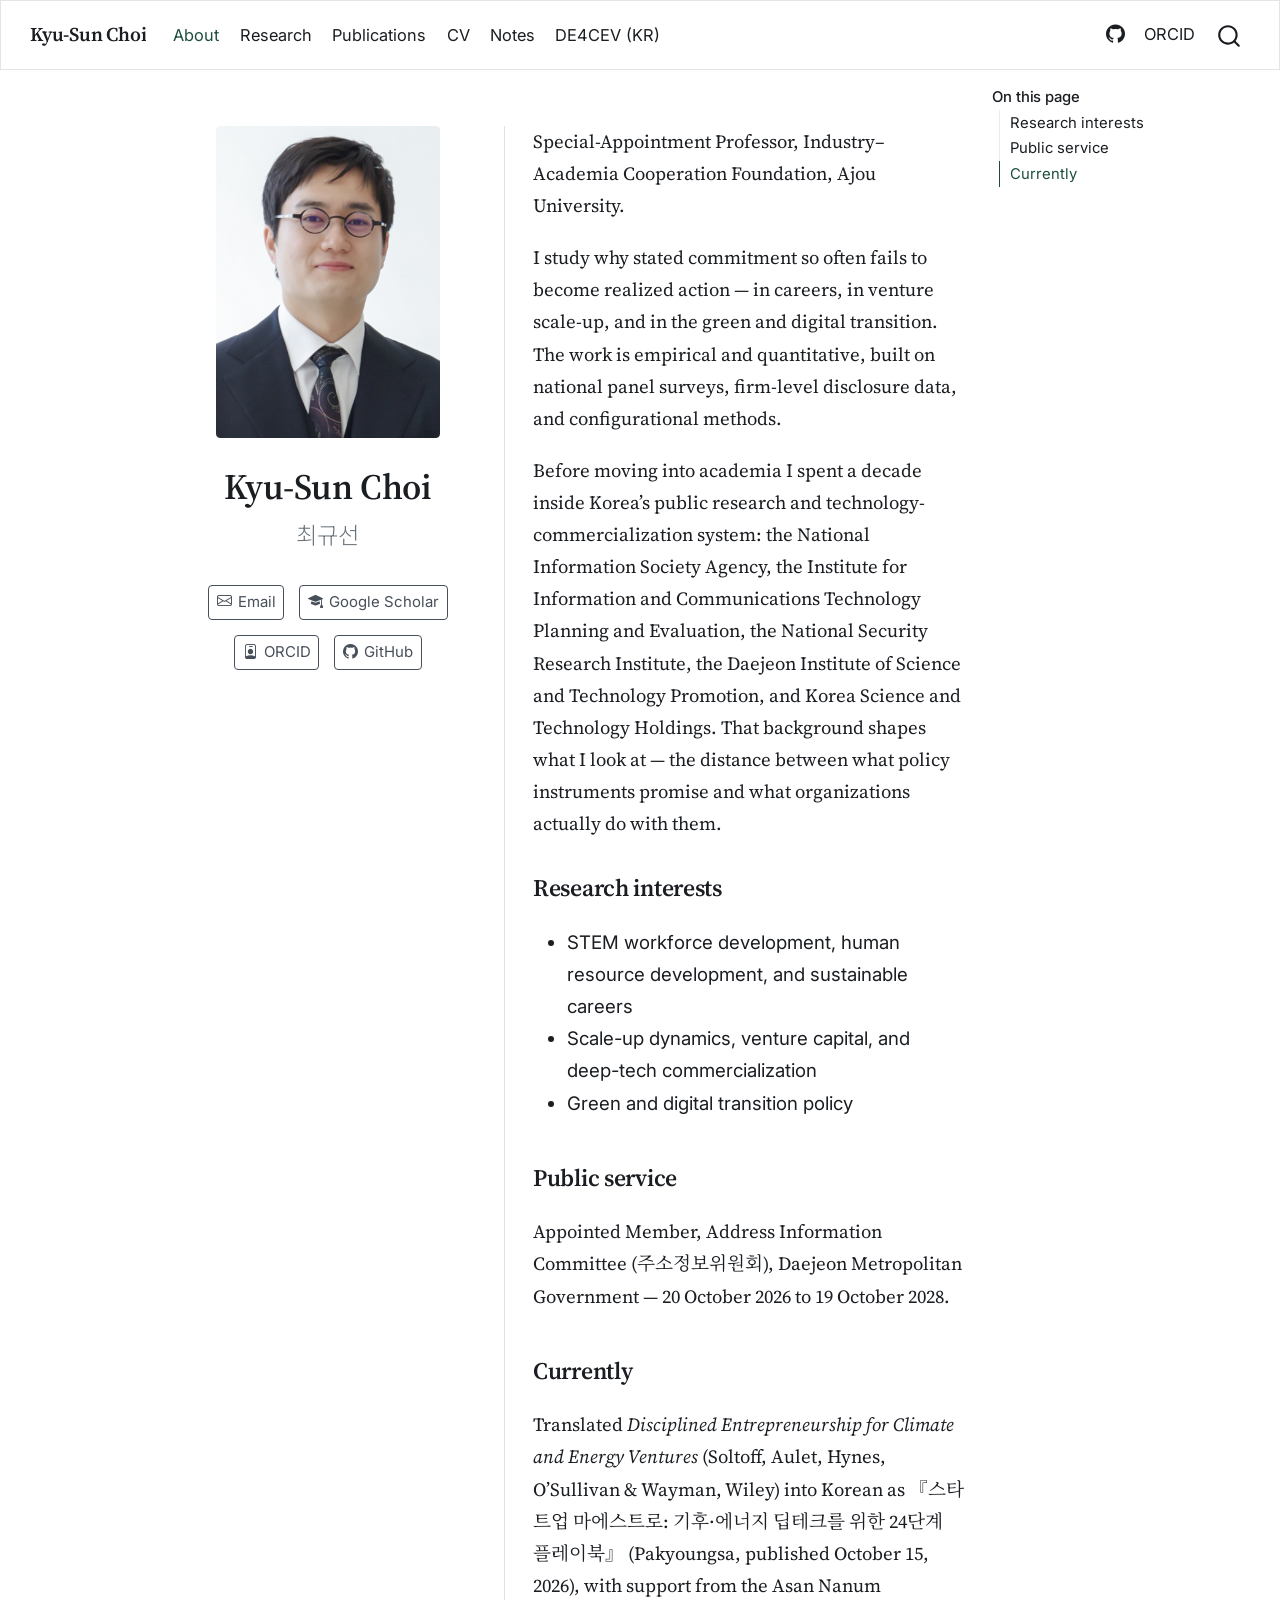
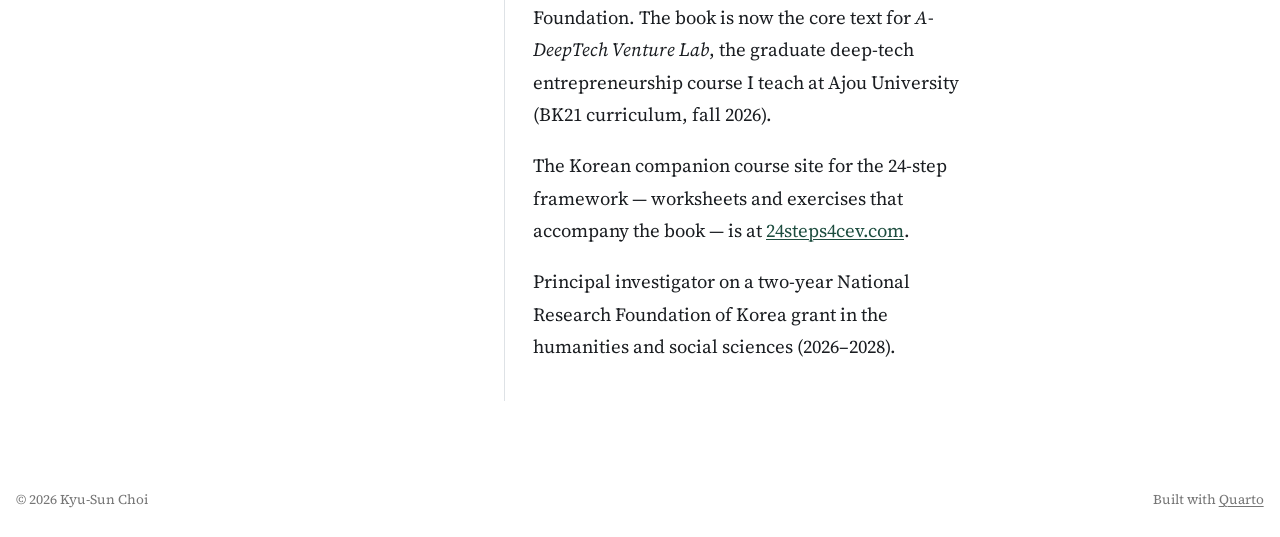
==== commit ab0aef80: "Built site for gh-pages" ====
--- a/index.html
+++ b/index.html
@@ -2,7 +2,7 @@
 <html xmlns="http://www.w3.org/1999/xhtml" lang="en" xml:lang="en"><head>
 
 <meta charset="utf-8">
-<meta name="generator" content="quarto-1.10.19">
+<meta name="generator" content="quarto-1.11.9">
 
 <meta name="viewport" content="width=device-width, initial-scale=1.0, user-scalable=yes">
 
@@ -39,13 +39,14 @@
 <link href="./images/favicon.png" rel="icon" type="image/png">
 <script src="site_libs/quarto-html/quarto.js" type="module"></script>
 <script src="site_libs/quarto-html/tabsets/tabsets.js" type="module"></script>
+<script src="site_libs/quarto-html/scrollable-regions/scrollable-regions.js" type="module"></script>
 <script src="site_libs/quarto-html/popper.min.js"></script>
 <script src="site_libs/quarto-html/tippy.umd.min.js"></script>
 <link href="site_libs/quarto-html/tippy.css" rel="stylesheet">
-<link href="site_libs/quarto-html/quarto-syntax-highlighting-bf27225e3a48a9273f3daa8f8e829971.css" rel="stylesheet" id="quarto-text-highlighting-styles">
+<link href="site_libs/quarto-html/quarto-syntax-highlighting-63b5708e65d6cd79cd7618c58d0c21e7.css" rel="stylesheet" id="quarto-text-highlighting-styles">
 <script src="site_libs/bootstrap/bootstrap.min.js"></script>
 <link href="site_libs/bootstrap/bootstrap-icons.css" rel="stylesheet">
-<link href="site_libs/bootstrap/bootstrap-fb1845b119abc5c731f4833391ecc086.min.css" rel="stylesheet" append-hash="true" id="quarto-bootstrap" data-mode="light">
+<link href="site_libs/bootstrap/bootstrap-665c2cede42db689215a2e90a3d80492.min.css" rel="stylesheet" append-hash="true" id="quarto-bootstrap" data-mode="light">
 <script id="quarto-search-options" type="application/json">{
   "location": "navbar",
   "copy-button": false,
@@ -77,19 +78,18 @@
 
 </head>
 
-<body class="nav-fixed quarto-light">
+<body class="nav-fixed quarto-light"><a id="quarto-skip-link" class="visually-hidden-focusable" href="#quarto-document-content">Skip to main content</a>
 
 <div id="quarto-search-results"></div>
   <header id="quarto-header" class="headroom fixed-top">
-    <nav class="navbar navbar-expand-lg " data-bs-theme="dark">
+    <nav class="navbar navbar-expand-lg " data-bs-theme="dark" aria-label="Site">
       <div class="navbar-container container-fluid">
       <div class="navbar-brand-container mx-auto">
     <a class="navbar-brand" href="./index.html">
     <span class="navbar-title">Kyu-Sun Choi</span>
     </a>
   </div>
-            <div id="quarto-search" class="" title="Search"></div>
-          <button class="navbar-toggler" type="button" data-bs-toggle="collapse" data-bs-target="#navbarCollapse" aria-controls="navbarCollapse" role="menu" aria-expanded="false" aria-label="Toggle navigation" onclick="if (window.quartoToggleHeadroom) { window.quartoToggleHeadroom(); }">
+          <button class="navbar-toggler" type="button" data-bs-toggle="collapse" data-bs-target="#navbarCollapse" aria-controls="navbarCollapse" aria-expanded="false" aria-label="Toggle navigation" onclick="if (window.quartoToggleHeadroom) { window.quartoToggleHeadroom(); }">
   <span class="navbar-toggler-icon"></span>
 </button>
           <div class="collapse navbar-collapse" id="navbarCollapse">
@@ -133,6 +133,7 @@
           </div> <!-- /navcollapse -->
             <div class="quarto-navbar-tools">
 </div>
+            <div id="quarto-search" class="" title="Search"></div>
       </div> <!-- /container-fluid -->
     </nav>
 </header>
@@ -141,7 +142,7 @@
 <!-- sidebar -->
 <!-- margin-sidebar -->
     <div id="quarto-margin-sidebar" class="sidebar margin-sidebar">
-        <nav id="TOC" role="doc-toc" class="toc-active">
+        <nav id="TOC" role="doc-toc" aria-labelledby="toc-title" class="toc-active">
     <h2 id="toc-title">On this page</h2>
   <ul>
   <li><a href="#research-interests" id="toc-research-interests" class="nav-link active" data-scroll-target="#research-interests">Research interests</a></li>
@@ -182,7 +183,7 @@
   </a>
 </div>
   </div>
-  <div class="about-contents"><main class="content" id="quarto-document-content">
+  <div class="about-contents"><main class="content" id="quarto-document-content" tabindex="-1">
 
 <p>Special-Appointment Professor, Industry–Academia Cooperation Foundation, Ajou University.</p>
 <p>I study why stated commitment so often fails to become realized action — in careers, in venture scale-up, and in the green and digital transition. The work is empirical and quantitative, built on national panel surveys, firm-level disclosure data, and configurational methods.</p>
@@ -277,11 +278,30 @@
       var localhostRegex = new RegExp(/^(?:http|https):\/\/localhost\:?[0-9]*\//);
       var mailtoRegex = new RegExp(/^mailto:/);
         var filterRegex = new RegExp("https:\/\/kyusunchoi\.github\.io");
+      const newWindowLabel = "(opens in a new tab)";
+      const newWindowNoteId = "quarto-ext-newwindow-label";
+      // Links reference one hidden label through aria-describedby, so the
+      // announcement never changes their accessible name.
+      var describeNewWindow = (link) => {
+        if (!window.document.getElementById(newWindowNoteId)) {
+          var newWindowNote = window.document.createElement("span");
+          newWindowNote.id = newWindowNoteId;
+          newWindowNote.hidden = true;
+          newWindowNote.textContent = newWindowLabel;
+          window.document.body.appendChild(newWindowNote);
+        }
+        var describedBy = (link.getAttribute("aria-describedby") || "").split(/\s+/).filter(Boolean);
+        if (!describedBy.includes(newWindowNoteId)) {
+          describedBy.push(newWindowNoteId);
+          link.setAttribute("aria-describedby", describedBy.join(" "));
+        }
+      }
       var isInternal = (href) => {
           return filterRegex.test(href) || localhostRegex.test(href) || mailtoRegex.test(href);
       }
       // Inspect non-navigation links and adorn them if external
-     var links = window.document.querySelectorAll('a[href]:not(.nav-link):not(.navbar-brand):not(.toc-action):not(.sidebar-link):not(.sidebar-item-toggle):not(.pagination-link):not(.no-external):not([aria-hidden]):not(.dropdown-item):not(.quarto-navigation-tool):not(.about-link)');
+      window.quartoDecorateExternalLinks = function (root) {
+     var links = (root || window.document).querySelectorAll('a[href]:not(.nav-link):not(.navbar-brand):not(.toc-action):not(.sidebar-link):not(.sidebar-item-toggle):not(.pagination-link):not(.no-external):not([aria-hidden]):not(.dropdown-item):not(.quarto-navigation-tool):not(.about-link)');
       for (var i=0; i<links.length; i++) {
         const link = links[i];
         if (!isInternal(link.href)) {
@@ -295,8 +315,70 @@
             if (link.getAttribute("rel") === null) {
               link.setAttribute("rel", "noopener");
             }
-        }
-      }
+            describeNewWindow(link);
+          if (!link.classList.contains('no-external-icon')) {
+          }
+        }
+      }
+      };
+      window.quartoDecorateExternalLinks(window.document);
+    // Esc closes the popup (WCAG 1.4.13) and focus leaving both trigger and
+    // popup closes it (WCAG 2.4.11); tippy handles neither for interactive popups.
+    const hideOnEscAndFocusOut = {
+      name: 'hideOnEscAndFocusOut',
+      defaultValue: true,
+      fn(instance) {
+        const dismiss = () => {
+          // A show scheduled by the trigger delay would otherwise reopen it
+          instance.clearDelayTimeouts();
+          instance.hide();
+        };
+        const onKeyDown = (event) => {
+          if (event.key !== 'Escape') {
+            return;
+          }
+          // Keep Esc from also reaching page handlers (e.g. reveal.js overview),
+          // except an open reveal.js slide menu, which Esc should close too.
+          // The menu handles keys only when its keyboard option is on.
+          const menuHandlesEsc = window.Reveal?.getPlugin?.('menu')?.isOpen() &&
+            window.Reveal.getConfig().menu?.keyboard !== false;
+          if (!menuHandlesEsc) {
+            event.stopPropagation();
+          }
+          if (instance.popper.contains(window.document.activeElement)) {
+            // Disabled while refocusing so the focus trigger does not reopen it
+            instance.disable();
+            instance.reference.focus();
+            instance.enable();
+          }
+          dismiss();
+        };
+        const onFocusOut = (event) => {
+          const target = event.relatedTarget;
+          if (target && !instance.reference.contains(target) &&
+              !instance.popper.contains(target)) {
+            dismiss();
+          }
+        };
+        // On the trigger too: a click trigger (code-annotations: select) has no
+        // blur handling. Attached for the instance's lifetime so leaving the
+        // trigger also cancels a show still pending on the trigger delay.
+        instance.reference.addEventListener('focusout', onFocusOut);
+        return {
+          onShow() {
+            window.document.addEventListener('keydown', onKeyDown, true);
+            instance.popper.addEventListener('focusout', onFocusOut);
+          },
+          onHide() {
+            window.document.removeEventListener('keydown', onKeyDown, true);
+            instance.popper.removeEventListener('focusout', onFocusOut);
+          },
+          onDestroy() {
+            instance.reference.removeEventListener('focusout', onFocusOut);
+          },
+        };
+      },
+    };
     function tippyHover(el, contentFn, onTriggerFn, onUntriggerFn) {
       const config = {
         allowHTML: true,
@@ -310,6 +392,7 @@
         interactiveBorder: 10,
         theme: 'quarto',
         placement: 'bottom-start',
+        plugins: [hideOnEscAndFocusOut],
       };
       if (contentFn) {
         config.content = contentFn;
@@ -472,44 +555,54 @@
           const lineIds = lines.map((line) => {
             return targetCell + "-" + line;
           })
-          let top = null;
-          let height = null;
-          let parent = null;
+          // Each band is positioned against its own containing block, which is
+          // not the offsetParent of the lines, so place it from client rects.
+          const placeBand = (band, firstEl, lastEl, codeBlock) => {
+            const container = band.offsetParent;
+            if (container === null) {
+              return;
+            }
+            const containerRect = container.getBoundingClientRect();
+            // Reveal.js scales slides with a transform, so convert client
+            // pixels back to the CSS pixels of the container.
+            const scale = containerRect.height / container.offsetHeight || 1;
+            const firstRect = firstEl.getBoundingClientRect();
+            const lastRect = lastEl.getBoundingClientRect();
+            const top = (firstRect.top - containerRect.top) / scale - container.clientTop + container.scrollTop;
+            const height = (lastRect.bottom - firstRect.top) / scale;
+            band.style.top = top - 2 + "px";
+            band.style.height = height + 4 + "px";
+            if (codeBlock) {
+              // Without the copy button wrapper, the containing block is wider
+              // than the code block, so span the code block explicitly.
+              const blockRect = codeBlock.getBoundingClientRect();
+              band.style.left = (blockRect.left - containerRect.left) / scale - container.clientLeft + container.scrollLeft + "px";
+              band.style.width = blockRect.width / scale + "px";
+            }
+          };
           if (lineIds.length > 0) {
-              //compute the position of the single el (top and bottom and make a div)
-              const el = window.document.getElementById(lineIds[0]);
-              top = el.offsetTop;
-              height = el.offsetHeight;
-              parent = el.parentElement.parentElement;
-            if (lineIds.length > 1) {
-              const lastEl = window.document.getElementById(lineIds[lineIds.length - 1]);
-              const bottom = lastEl.offsetTop + lastEl.offsetHeight;
-              height = bottom - top;
-            }
-            if (top !== null && height !== null && parent !== null) {
-              // cook up a div (if necessary) and position it 
-              let div = window.document.getElementById("code-annotation-line-highlight");
-              if (div === null) {
-                div = window.document.createElement("div");
-                div.setAttribute("id", "code-annotation-line-highlight");
-                div.style.position = 'absolute';
-                parent.appendChild(div);
-              }
-              div.style.top = top - 2 + "px";
-              div.style.height = height + 4 + "px";
-              div.style.left = 0;
-              let gutterDiv = window.document.getElementById("code-annotation-line-highlight-gutter");
-              if (gutterDiv === null) {
-                gutterDiv = window.document.createElement("div");
-                gutterDiv.setAttribute("id", "code-annotation-line-highlight-gutter");
-                gutterDiv.style.position = 'absolute';
-                const codeCell = window.document.getElementById(targetCell);
-                const gutter = codeCell.querySelector('.code-annotation-gutter');
-                gutter.appendChild(gutterDiv);
-              }
-              gutterDiv.style.top = top - 2 + "px";
-              gutterDiv.style.height = height + 4 + "px";
-            }
+            const el = window.document.getElementById(lineIds[0]);
+            const lastEl = window.document.getElementById(lineIds[lineIds.length - 1]);
+            const parent = el.parentElement.parentElement;
+            // cook up a div (if necessary) and position it
+            let div = window.document.getElementById("code-annotation-line-highlight");
+            if (div === null) {
+              div = window.document.createElement("div");
+              div.setAttribute("id", "code-annotation-line-highlight");
+              div.style.position = 'absolute';
+              parent.appendChild(div);
+            }
+            placeBand(div, el, lastEl, parent.closest("div.sourceCode") || parent);
+            let gutterDiv = window.document.getElementById("code-annotation-line-highlight-gutter");
+            if (gutterDiv === null) {
+              gutterDiv = window.document.createElement("div");
+              gutterDiv.setAttribute("id", "code-annotation-line-highlight-gutter");
+              gutterDiv.style.position = 'absolute';
+              const codeCell = window.document.getElementById(targetCell);
+              const gutter = codeCell.querySelector('.code-annotation-gutter');
+              gutter.appendChild(gutterDiv);
+            }
+            placeBand(gutterDiv, el, lastEl);
             selectedAnnoteEl = annoteEl;
           }
         };
@@ -608,6 +701,9 @@
     }
   });
   </script>
+  <script type="application/javascript">
+  window.quartoScrollableRegionsLabels = {"code":"Scrollable code","output":"Scrollable output"};
+  </script>
 </div> <!-- /content -->
 <footer class="footer">
   <div class="nav-footer">
--- a/site_libs/quarto-html/quarto-syntax-highlighting-63b5708e65d6cd79cd7618c58d0c21e7.css
+++ b/site_libs/quarto-html/quarto-syntax-highlighting-63b5708e65d6cd79cd7618c58d0c21e7.css
@@ -0,0 +1,236 @@
+/* quarto syntax highlight colors */
+:root {
+  --quarto-hl-ot-color: #003B4F;
+  --quarto-hl-at-color: #657422;
+  --quarto-hl-ss-color: #20794D;
+  --quarto-hl-an-color: #5E5E5E;
+  --quarto-hl-fu-color: #4758AB;
+  --quarto-hl-st-color: #20794D;
+  --quarto-hl-cf-color: #003B4F;
+  --quarto-hl-op-color: #5E5E5E;
+  --quarto-hl-er-color: #AD0000;
+  --quarto-hl-bn-color: #AD0000;
+  --quarto-hl-al-color: #AD0000;
+  --quarto-hl-va-color: #111111;
+  --quarto-hl-bu-color: inherit;
+  --quarto-hl-ex-color: inherit;
+  --quarto-hl-pp-color: #AD0000;
+  --quarto-hl-in-color: #5E5E5E;
+  --quarto-hl-vs-color: #20794D;
+  --quarto-hl-wa-color: #5E5E5E;
+  --quarto-hl-do-color: #5E5E5E;
+  --quarto-hl-im-color: #00769E;
+  --quarto-hl-ch-color: #20794D;
+  --quarto-hl-dt-color: #AD0000;
+  --quarto-hl-fl-color: #AD0000;
+  --quarto-hl-co-color: #5E5E5E;
+  --quarto-hl-cv-color: #5E5E5E;
+  --quarto-hl-cn-color: #8f5902;
+  --quarto-hl-sc-color: #5E5E5E;
+  --quarto-hl-dv-color: #AD0000;
+  --quarto-hl-kw-color: #003B4F;
+}
+
+/* other quarto variables */
+:root {
+  --quarto-font-monospace: SFMono-Regular, Menlo, Monaco, Consolas, "Liberation Mono", "Courier New", monospace;
+}
+
+/* syntax highlight based on Pandoc's rules */
+pre > code.sourceCode > span {
+  color: #003B4F;
+}
+
+code.sourceCode > span {
+  color: #003B4F;
+}
+
+div.sourceCode,
+div.sourceCode pre.sourceCode {
+  color: #003B4F;
+}
+
+/* Normal */
+code span {
+  color: #003B4F;
+}
+
+/* Alert */
+code span.al {
+  color: #AD0000;
+  font-style: inherit;
+}
+
+/* Annotation */
+code span.an {
+  color: #5E5E5E;
+  font-style: inherit;
+}
+
+/* Attribute */
+code span.at {
+  color: #657422;
+  font-style: inherit;
+}
+
+/* BaseN */
+code span.bn {
+  color: #AD0000;
+  font-style: inherit;
+}
+
+/* BuiltIn */
+code span.bu {
+  font-style: inherit;
+}
+
+/* ControlFlow */
+code span.cf {
+  color: #003B4F;
+  font-weight: bold;
+  font-style: inherit;
+}
+
+/* Char */
+code span.ch {
+  color: #20794D;
+  font-style: inherit;
+}
+
+/* Constant */
+code span.cn {
+  color: #8f5902;
+  font-style: inherit;
+}
+
+/* Comment */
+code span.co {
+  color: #5E5E5E;
+  font-style: inherit;
+}
+
+/* CommentVar */
+code span.cv {
+  color: #5E5E5E;
+  font-style: italic;
+}
+
+/* Documentation */
+code span.do {
+  color: #5E5E5E;
+  font-style: italic;
+}
+
+/* DataType */
+code span.dt {
+  color: #AD0000;
+  font-style: inherit;
+}
+
+/* DecVal */
+code span.dv {
+  color: #AD0000;
+  font-style: inherit;
+}
+
+/* Error */
+code span.er {
+  color: #AD0000;
+  font-style: inherit;
+}
+
+/* Extension */
+code span.ex {
+  font-style: inherit;
+}
+
+/* Float */
+code span.fl {
+  color: #AD0000;
+  font-style: inherit;
+}
+
+/* Function */
+code span.fu {
+  color: #4758AB;
+  font-style: inherit;
+}
+
+/* Import */
+code span.im {
+  color: #00769E;
+  font-style: inherit;
+}
+
+/* Information */
+code span.in {
+  color: #5E5E5E;
+  font-style: inherit;
+}
+
+/* Keyword */
+code span.kw {
+  color: #003B4F;
+  font-weight: bold;
+  font-style: inherit;
+}
+
+/* Operator */
+code span.op {
+  color: #5E5E5E;
+  font-style: inherit;
+}
+
+/* Other */
+code span.ot {
+  color: #003B4F;
+  font-style: inherit;
+}
+
+/* Preprocessor */
+code span.pp {
+  color: #AD0000;
+  font-style: inherit;
+}
+
+/* SpecialChar */
+code span.sc {
+  color: #5E5E5E;
+  font-style: inherit;
+}
+
+/* SpecialString */
+code span.ss {
+  color: #20794D;
+  font-style: inherit;
+}
+
+/* String */
+code span.st {
+  color: #20794D;
+  font-style: inherit;
+}
+
+/* Variable */
+code span.va {
+  color: #111111;
+  font-style: inherit;
+}
+
+/* VerbatimString */
+code span.vs {
+  color: #20794D;
+  font-style: inherit;
+}
+
+/* Warning */
+code span.wa {
+  color: #5E5E5E;
+  font-style: italic;
+}
+
+.prevent-inlining {
+  content: "</";
+}
+
+/*# sourceMappingURL=054cc16b9e9817627be6994582d2ffb5.css.map */
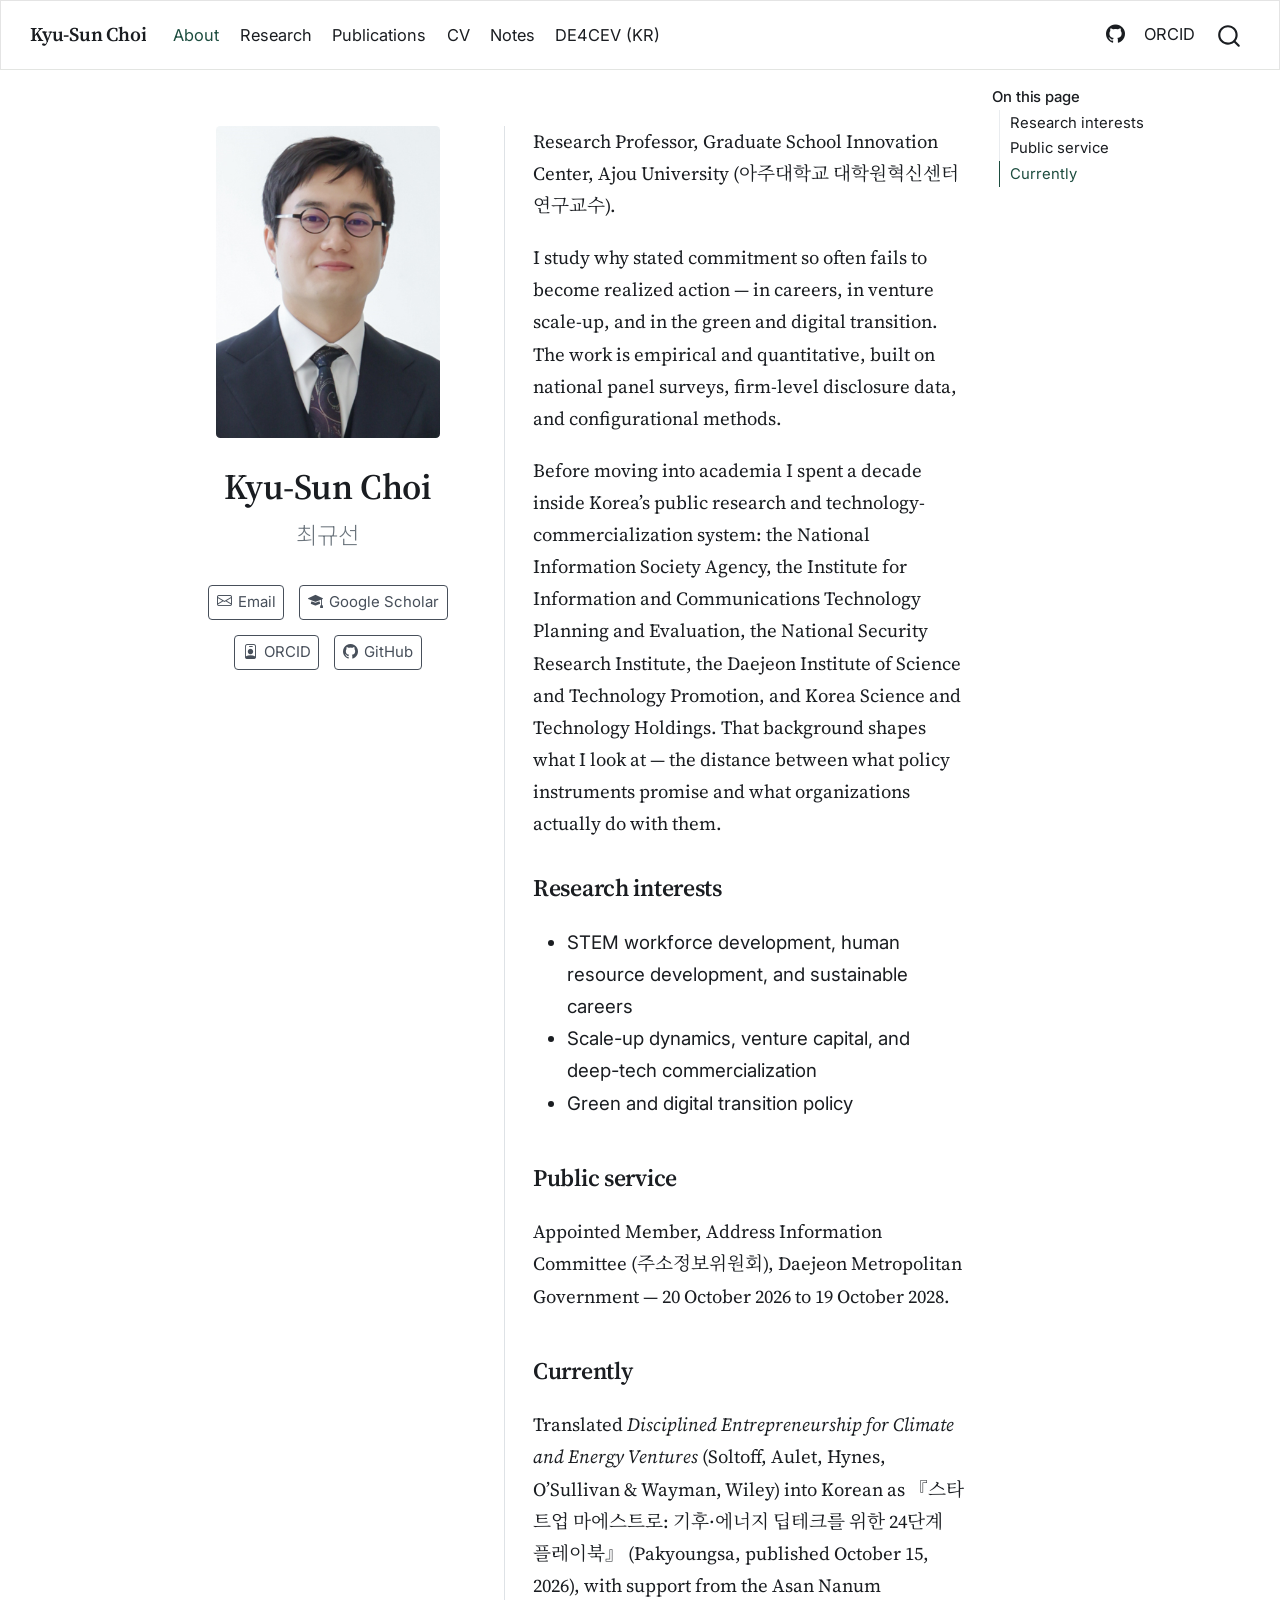
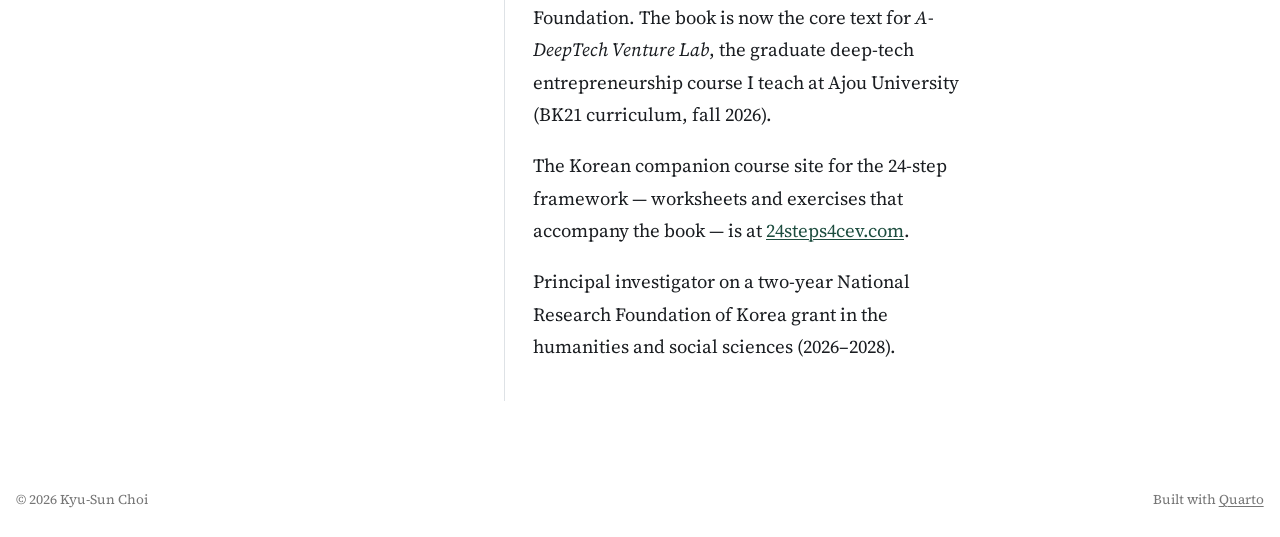
==== commit 7d91ac9d: "Built site for gh-pages" ====
--- a/index.html
+++ b/index.html
@@ -185,7 +185,7 @@
   </div>
   <div class="about-contents"><main class="content" id="quarto-document-content" tabindex="-1">
 
-<p>Special-Appointment Professor, Industry–Academia Cooperation Foundation, Ajou University.</p>
+<p>Research Professor, Graduate School Innovation Center, Ajou University (아주대학교 대학원혁신센터 연구교수).</p>
 <p>I study why stated commitment so often fails to become realized action — in careers, in venture scale-up, and in the green and digital transition. The work is empirical and quantitative, built on national panel surveys, firm-level disclosure data, and configurational methods.</p>
 <p>Before moving into academia I spent a decade inside Korea’s public research and technology-commercialization system: the National Information Society Agency, the Institute for Information and Communications Technology Planning and Evaluation, the National Security Research Institute, the Daejeon Institute of Science and Technology Promotion, and Korea Science and Technology Holdings. That background shapes what I look at — the distance between what policy instruments promise and what organizations actually do with them.</p>
 <section id="research-interests" class="level2">
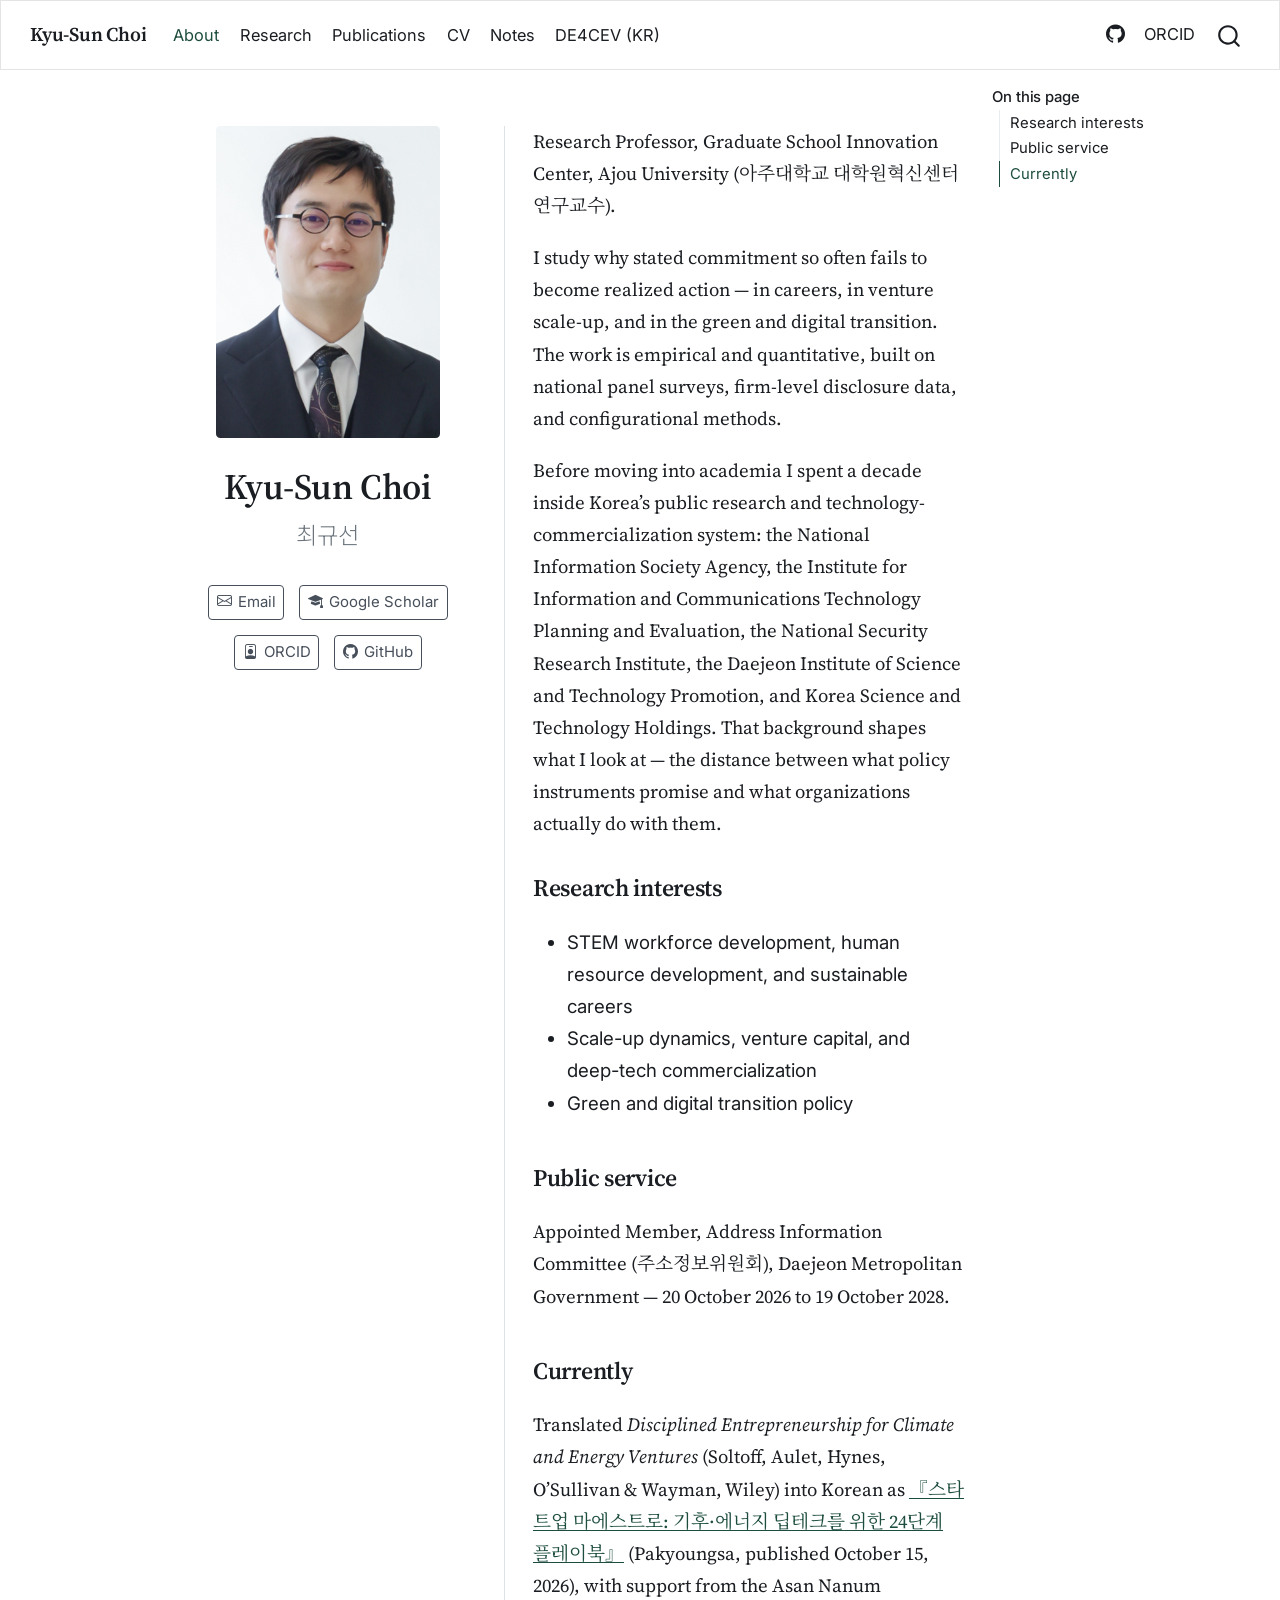
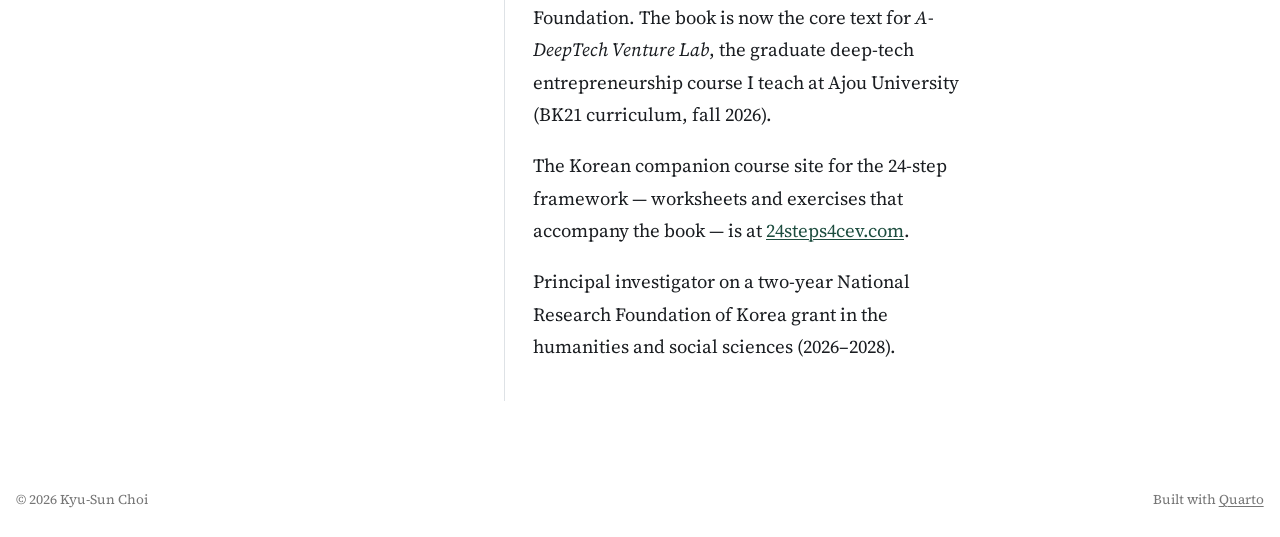
==== commit 4f481170: "Built site for gh-pages" ====
--- a/index.html
+++ b/index.html
@@ -202,7 +202,7 @@
 </section>
 <section id="currently" class="level2">
 <h2 data-anchor-id="currently">Currently</h2>
-<p>Translated <em>Disciplined Entrepreneurship for Climate and Energy Ventures</em> (Soltoff, Aulet, Hynes, O’Sullivan &amp; Wayman, Wiley) into Korean as 『스타트업 마에스트로: 기후·에너지 딥테크를 위한 24단계 플레이북』 (Pakyoungsa, published October 15, 2026), with support from the Asan Nanum Foundation. The book is now the core text for <em>A-DeepTech Venture Lab</em>, the graduate deep-tech entrepreneurship course I teach at Ajou University (BK21 curriculum, fall 2026).</p>
+<p>Translated <em>Disciplined Entrepreneurship for Climate and Energy Ventures</em> (Soltoff, Aulet, Hynes, O’Sullivan &amp; Wayman, Wiley) into Korean as <a href="https://www.pybook.co.kr/mall/book/pys?goodsno=10015">『스타트업 마에스트로: 기후·에너지 딥테크를 위한 24단계 플레이북』</a> (Pakyoungsa, published October 15, 2026), with support from the Asan Nanum Foundation. The book is now the core text for <em>A-DeepTech Venture Lab</em>, the graduate deep-tech entrepreneurship course I teach at Ajou University (BK21 curriculum, fall 2026).</p>
 <p>The Korean companion course site for the 24-step framework — worksheets and exercises that accompany the book — is at <a href="https://24steps4cev.com">24steps4cev.com</a>.</p>
 <p>Principal investigator on a two-year National Research Foundation of Korea grant in the humanities and social sciences (2026–2028).</p>
 
